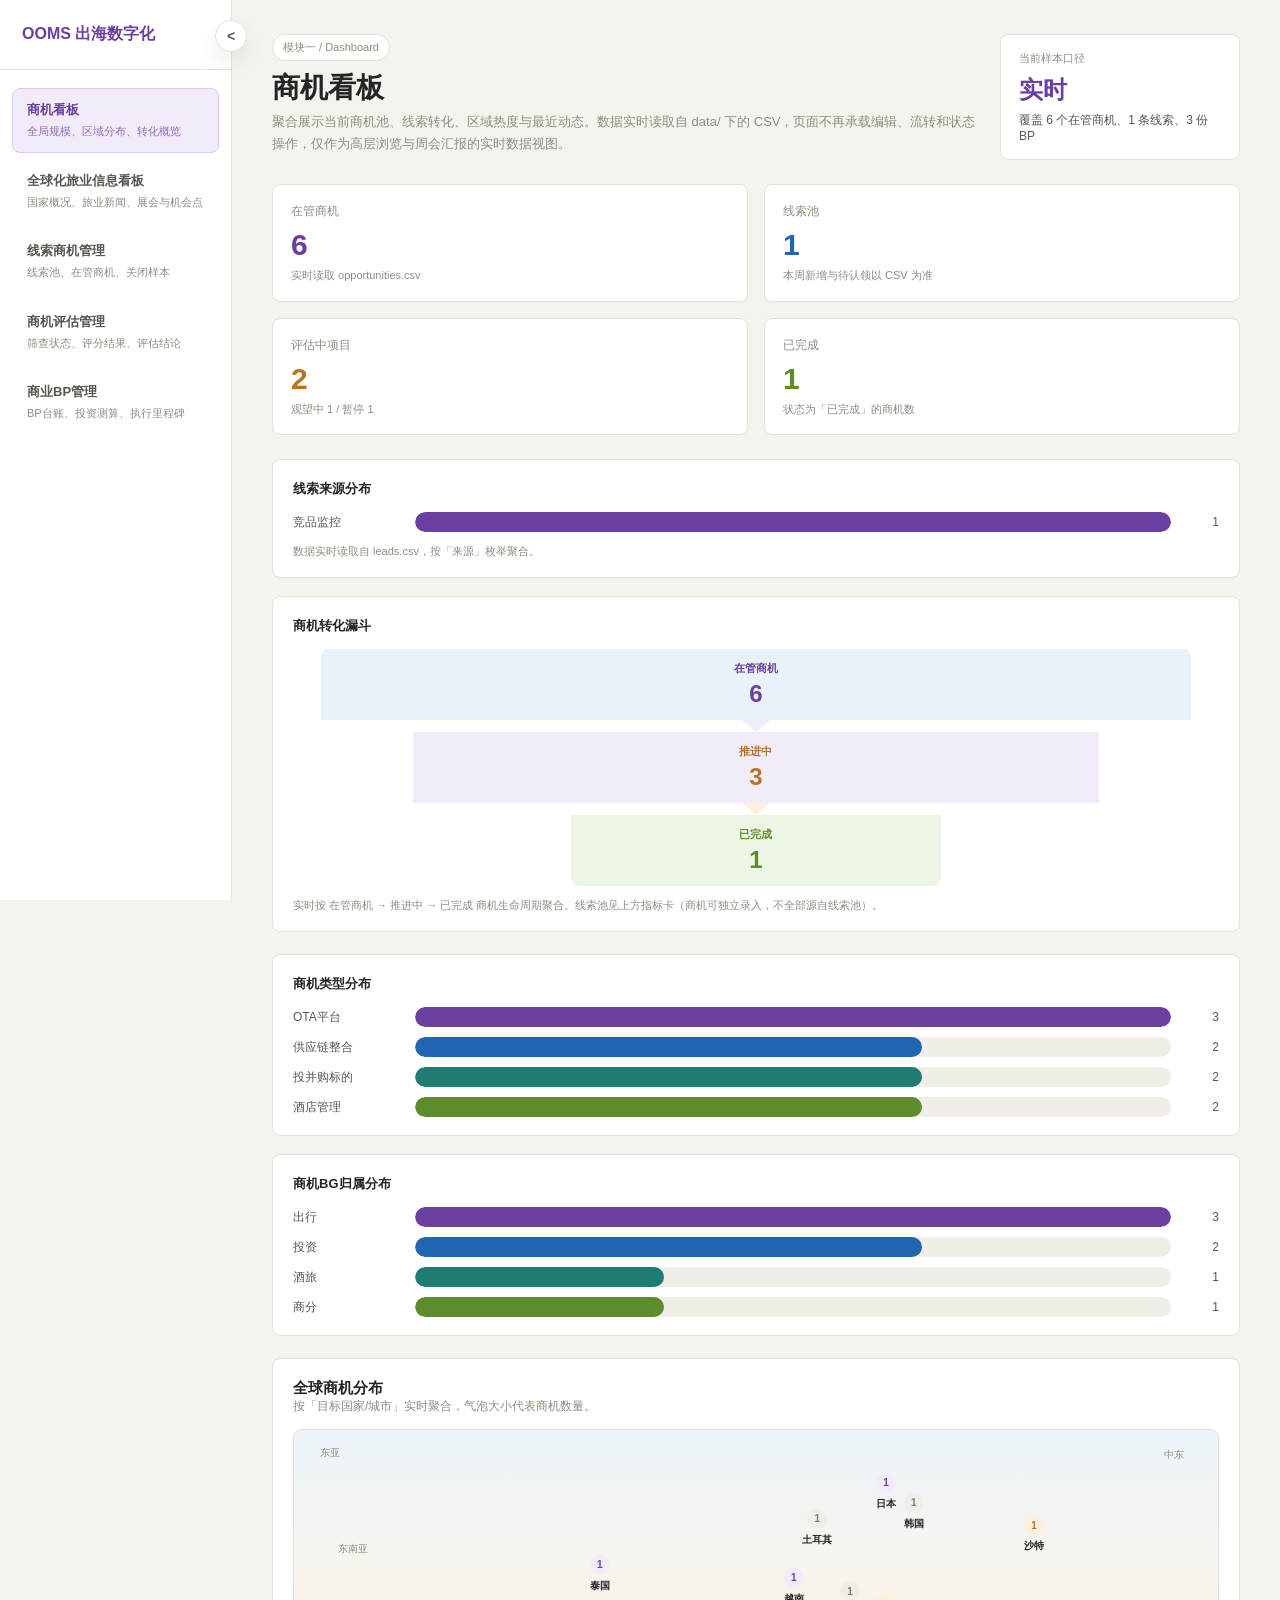
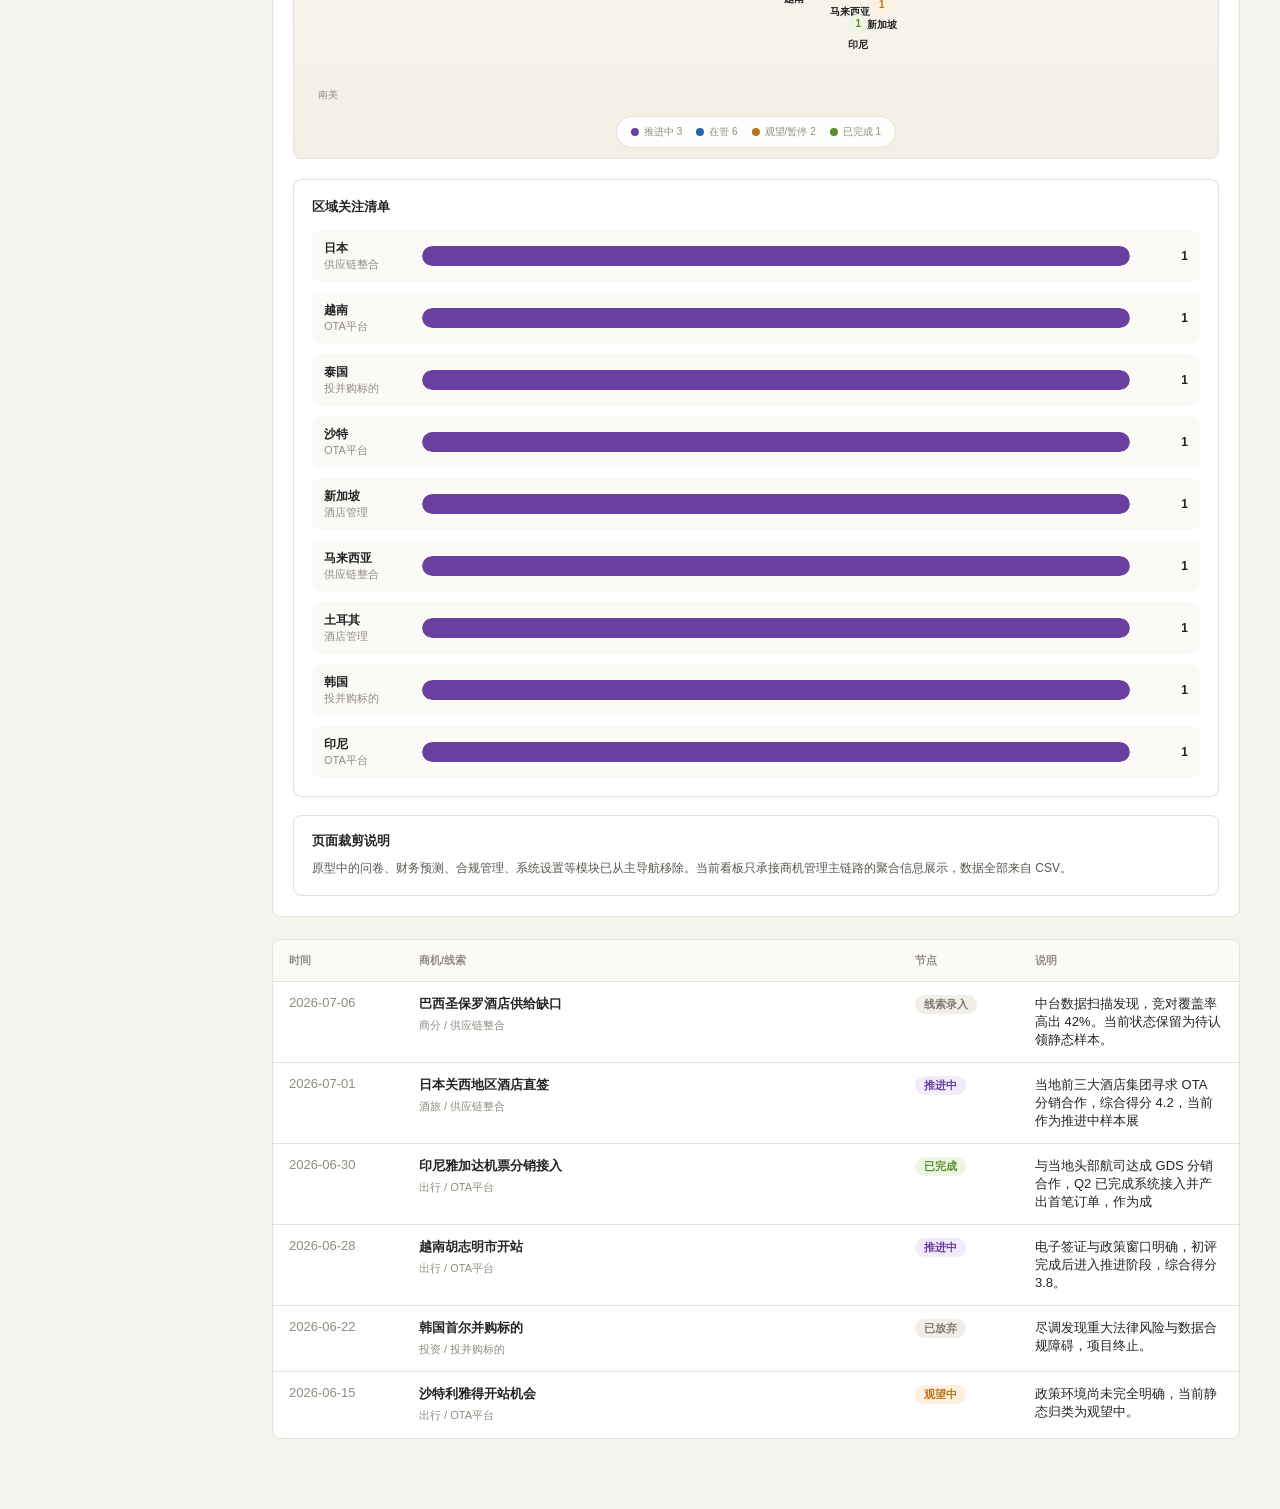
==== index.html @ db2ef038 "侧边栏调整" ====
<!DOCTYPE html>
<html lang="zh-CN">
<head>
  <meta charset="UTF-8">
  <meta name="viewport" content="width=device-width, initial-scale=1.0">
  <title>OOMS | 商机看板</title>
  <link rel="stylesheet" href="assets/styles.css">




</head>
<body>
  <div class="app-shell">
    <aside class="sidebar">
      <div class="brand">
        <div class="brand-name">OOMS 出海数字化</div>
      </div>
      <nav class="nav-group">
        <a class="nav-item active" href="index.html">
          <span class="nav-title">商机看板</span>
          <span class="nav-desc">全局规模、区域分布、转化概览</span>
        </a>
        <a class="nav-item" href="global-travel-intel.html">
          <span class="nav-title">全球化旅业信息看板</span>
          <span class="nav-desc">国家概况、旅业新闻、展会与机会点</span>
        </a>
        <a class="nav-item" href="leads.html">
          <span class="nav-title">线索商机管理</span>
          <span class="nav-desc">线索池、在管商机、关闭样本</span>
        </a>
        <a class="nav-item" href="eval.html">
          <span class="nav-title">商机评估管理</span>
          <span class="nav-desc">筛查状态、评分结果、评估结论</span>
        </a>
        <a class="nav-item" href="bp.html">
          <span class="nav-title">商业BP管理</span>
          <span class="nav-desc">BP台账、投资测算、执行里程碑</span>
        </a>
      </nav>
    </aside>

    <main class="content">
      <div class="page-head">
        <div>
          <div class="page-kicker">模块一 / Dashboard</div>
          <h1 class="page-title">商机看板</h1>
          <p class="page-sub">聚合展示当前商机池、线索转化、区域热度与最近动态。数据实时读取自 data/ 下的 CSV，页面不再承载编辑、流转和状态操作，仅作为高层浏览与周会汇报的实时数据视图。</p>
        </div>
        <div class="head-aside">
          <div class="summary-card">
            <div class="summary-label">当前样本口径</div>
            <div class="summary-value mono">实时</div>
            <div class="summary-meta" id="summary-meta">加载中…</div>
          </div>
        </div>
      </div>

      <div id="board-error" style="display:none;margin:0 0 16px;padding:12px 16px;border-radius:10px;background:rgba(229,72,77,.12);color:#e5484d;font-size:13px;"></div>

      <section class="metrics">
        <div class="metric-card">
          <div class="metric-label">在管商机</div>
          <div class="metric-value" style="color:var(--purple);"><span id="m-open">–</span></div>
          <div class="metric-sub" id="sub-open">实时读取 opportunities.csv</div>
        </div>
        <div class="metric-card">
          <div class="metric-label">线索池</div>
          <div class="metric-value" style="color:var(--blue);"><span id="m-leads">–</span></div>
          <div class="metric-sub">本周新增与待认领以 CSV 为准</div>
        </div>
        <div class="metric-card">
          <div class="metric-label">评估中项目</div>
          <div class="metric-value" style="color:var(--orange);"><span id="m-eval">–</span></div>
          <div class="metric-sub" id="sub-eval"></div>
        </div>
        <div class="metric-card">
          <div class="metric-label">已完成</div>
          <div class="metric-value" style="color:var(--green);"><span id="m-done">–</span></div>
          <div class="metric-sub">状态为「已完成」的商机数</div>
        </div>
      </section>

      <section class="charts section">
        <div class="chart-box">
          <div class="chart-title">线索来源分布</div>
          <div class="bar-list" id="src-lead-source"></div>
          <div class="chart-note">数据实时读取自 leads.csv，按「来源」枚举聚合。</div>
        </div>

        <div class="chart-box">
          <div class="chart-title">商机转化漏斗</div>
          <div class="funnel" id="funnel"></div>
          <div class="chart-note">实时按 在管商机 → 推进中 → 已完成 商机生命周期聚合。线索池见上方指标卡（商机可独立录入，不全部源自线索池）。</div>
        </div>
      </section>

      <section class="charts section">
        <div class="chart-box">
          <div class="chart-title">商机类型分布</div>
          <div class="bar-list" id="src-opp-type"></div>
        </div>

        <div class="chart-box">
          <div class="chart-title">商机BG归属分布</div>
          <div class="bar-list" id="src-opp-bg"></div>
        </div>
      </section>

      <section class="world-card section">
        <div class="section-head">
          <div>
            <div class="section-title">全球商机分布</div>
            <div class="section-sub">按「目标国家/城市」实时聚合，气泡大小代表商机数量。</div>
          </div>
        </div>

        <div class="world-grid">
          <div class="map-panel">
            <div class="map-region" style="top:16px;left:26px;">东亚</div>
            <div class="map-region" style="top:112px;left:44px;">东南亚</div>
            <div class="map-region" style="top:18px;right:34px;">中东</div>
            <div class="map-region" style="bottom:56px;left:24px;">南美</div>

            <div id="map-bubbles" style="position:absolute;inset:0;"></div>

            <div class="map-legend">
              <span class="legend-item"><span class="legend-dot" style="background:var(--purple);"></span><span id="lg-prog">推进中</span></span>
              <span class="legend-item"><span class="legend-dot" style="background:var(--blue);"></span><span id="lg-open">在管</span></span>
              <span class="legend-item"><span class="legend-dot" style="background:var(--orange);"></span><span id="lg-watch">观望/暂停</span></span>
              <span class="legend-item"><span class="legend-dot" style="background:var(--green);"></span><span id="lg-done">已完成</span></span>
            </div>
          </div>

          <div class="stack">
            <div class="info-panel">
              <div class="panel-title">区域关注清单</div>
              <div class="map-list" id="region-list"></div>
            </div>

            <div class="note-card">
              <div class="note-title">页面裁剪说明</div>
              <div class="note-copy">原型中的问卷、财务预测、合规管理、系统设置等模块已从主导航移除。当前看板只承接商机管理主链路的聚合信息展示，数据全部来自 CSV。</div>
            </div>
          </div>
        </div>
      </section>

      <section class="table-card section">
        <table>
          <thead>
            <tr>
              <th style="width:130px;">时间</th>
              <th>商机/线索</th>
              <th style="width:120px;">节点</th>
              <th style="width:220px;">说明</th>
            </tr>
          </thead>
          <tbody id="recent-tbody">
          </tbody>
        </table>
      </section>
    </main>
  </div>
  <script src="assets/sidebar.js" defer></script>
  <script src="assets/board-pages.js" defer></script>
</body>
</html>
---- assets/styles.css ----
:root {
  --bg: #f5f3ee;
  --surface: #ffffff;
  --surface-subtle: #fbfaf7;
  --border: #e6e1d6;
  --text: #242424;
  --text-sub: #57564f;
  --text-muted: #8f8c80;
  --purple: #6b3fa0;
  --purple-light: #f2ebfa;
  --blue: #2166b1;
  --blue-light: #e9f1fb;
  --green: #5c8c2b;
  --green-light: #edf5e4;
  --orange: #b87420;
  --orange-light: #fdf0de;
  --red: #b23a36;
  --red-light: #fbe8e7;
  --teal: #1f7c72;
  --teal-light: #e7f5f2;
  --gray: #7c7b73;
  --gray-light: #f1eee8;
  --nav-width: 232px;
  --nav-collapsed-width: 76px;
  font-family: -apple-system, BlinkMacSystemFont, "PingFang SC", "Microsoft YaHei", sans-serif;
}

* {
  box-sizing: border-box;
  margin: 0;
  padding: 0;
}

body {
  min-height: 100vh;
  background: var(--bg);
  color: var(--text);
}

a {
  color: inherit;
  text-decoration: none;
}

.app-shell {
  display: flex;
  min-height: 100vh;
}

.sidebar {
  position: fixed;
  top: 0;
  left: 0;
  bottom: 0;
  width: var(--nav-width);
  padding: 24px 0;
  background: var(--surface);
  border-right: 1px solid var(--border);
  transition: width 0.2s ease;
}

.brand {
  padding: 0 56px 18px 22px;
  border-bottom: 1px solid var(--border);
}

.brand-name {
  font-size: 16px;
  font-weight: 600;
  color: var(--purple);
  margin-bottom: 6px;
}

.nav-group {
  padding: 18px 12px 0;
}

.nav-item {
  display: flex;
  flex-direction: column;
  gap: 4px;
  padding: 12px 14px;
  min-height: 64px;
  margin-bottom: 6px;
  border-radius: 8px;
  border: 1px solid transparent;
  color: var(--text-sub);
  transition: background 0.15s ease, color 0.15s ease, border-color 0.15s ease;
}

.nav-item::before {
  display: none;
}

.nav-item:hover {
  background: var(--surface-subtle);
  border-color: var(--border);
  color: var(--text);
}

.nav-item.active {
  background: var(--purple-light);
  border-color: #dbc9f0;
  color: var(--purple);
}

.nav-title {
  font-size: 13px;
  font-weight: 600;
}

.nav-desc {
  font-size: 11px;
  color: var(--text-muted);
  line-height: 1.5;
}

.nav-item.active .nav-desc {
  color: rgba(107, 63, 160, 0.72);
}

.content {
  flex: 1;
  margin-left: var(--nav-width);
  padding: 34px 40px 48px;
  transition: margin-left 0.2s ease;
}

.sidebar-toggle {
  position: absolute;
  top: 20px;
  right: -16px;
  z-index: 2;
  display: inline-flex;
  align-items: center;
  justify-content: center;
  width: 32px;
  height: 32px;
  border: 1px solid var(--border);
  border-radius: 999px;
  background: var(--surface);
  color: var(--text-sub);
  box-shadow: 0 10px 20px rgba(36, 36, 36, 0.08);
  cursor: pointer;
  transition: background 0.15s ease, color 0.15s ease, border-color 0.15s ease;
}

.sidebar-toggle:hover {
  background: var(--purple-light);
  border-color: #dbc9f0;
  color: var(--purple);
}

.sidebar-toggle:focus-visible {
  outline: none;
  border-color: #cdb7e9;
  box-shadow: 0 0 0 3px rgba(107, 63, 160, 0.14), 0 10px 20px rgba(36, 36, 36, 0.08);
}

.sidebar-toggle-icon {
  font-size: 14px;
  font-weight: 600;
  line-height: 1;
}

.app-shell.sidebar-collapsed .sidebar {
  width: var(--nav-collapsed-width);
}

.app-shell.sidebar-collapsed .content {
  margin-left: var(--nav-collapsed-width);
}

.app-shell.sidebar-collapsed .brand {
  display: flex;
  align-items: center;
  justify-content: center;
  padding: 0 12px 18px;
}

.app-shell.sidebar-collapsed .brand::before {
  content: "OOMS";
  display: inline-flex;
  align-items: center;
  justify-content: center;
  width: 44px;
  height: 32px;
  border-radius: 8px;
  background: var(--purple-light);
  color: var(--purple);
  font-size: 11px;
  font-weight: 700;
}

.app-shell.sidebar-collapsed .brand-name {
  width: 0;
  height: 0;
  margin: 0;
  opacity: 0;
  overflow: hidden;
}

.app-shell.sidebar-collapsed .nav-group {
  padding: 18px 10px 0;
}

.app-shell.sidebar-collapsed .nav-item {
  align-items: center;
  justify-content: center;
  gap: 0;
  padding: 0;
  min-height: 48px;
}

.app-shell.sidebar-collapsed .nav-item::before {
  display: block;
  content: attr(data-short-label);
  font-size: 12px;
  font-weight: 600;
  line-height: 1;
}

.app-shell.sidebar-collapsed .nav-title,
.app-shell.sidebar-collapsed .nav-desc {
  display: none;
}

.page-head {
  display: flex;
  align-items: flex-start;
  justify-content: space-between;
  gap: 24px;
  margin-bottom: 24px;
}

.page-kicker {
  display: inline-flex;
  align-items: center;
  gap: 8px;
  margin-bottom: 10px;
  padding: 5px 10px;
  background: var(--surface);
  border: 1px solid var(--border);
  border-radius: 999px;
  font-size: 11px;
  color: var(--text-muted);
}

.page-title {
  font-size: 28px;
  font-weight: 600;
  line-height: 1.2;
  margin-bottom: 6px;
}

.page-sub {
  font-size: 13px;
  color: var(--text-muted);
  line-height: 1.7;
  max-width: 760px;
}

.head-aside {
  min-width: 240px;
}

.summary-card,
.card,
.metric-card,
.chart-box,
.info-panel,
.timeline-item,
.stat-strip,
.world-card,
.flow-card,
.table-card,
.note-card {
  background: var(--surface);
  border: 1px solid var(--border);
  border-radius: 8px;
}

.summary-card {
  padding: 16px 18px;
}

.summary-label {
  font-size: 11px;
  color: var(--text-muted);
  margin-bottom: 8px;
}

.summary-value {
  font-size: 24px;
  font-weight: 600;
  color: var(--purple);
  margin-bottom: 6px;
}

.summary-meta {
  font-size: 12px;
  color: var(--text-sub);
}

.metrics {
  display: grid;
  grid-template-columns: repeat(4, minmax(0, 1fr));
  gap: 16px;
  margin-bottom: 24px;
}

.metrics.metrics-5 {
  grid-template-columns: repeat(5, minmax(0, 1fr));
}

.metric-card {
  padding: 18px 18px 16px;
}

.metric-label {
  font-size: 12px;
  color: var(--text-muted);
  margin-bottom: 8px;
}

.metric-value {
  font-size: 30px;
  font-weight: 600;
  line-height: 1.1;
  margin-bottom: 6px;
}

.metric-sub {
  font-size: 11px;
  color: var(--text-muted);
  line-height: 1.6;
}

.section {
  margin-bottom: 22px;
}

.section-head {
  display: flex;
  align-items: center;
  justify-content: space-between;
  gap: 18px;
  margin-bottom: 14px;
}

.section-title {
  font-size: 15px;
  font-weight: 600;
}

.section-sub {
  font-size: 12px;
  color: var(--text-muted);
}

.card {
  padding: 22px;
}

.charts {
  display: grid;
  grid-template-columns: repeat(2, minmax(0, 1fr));
  gap: 18px;
}

.chart-box {
  padding: 20px 20px 18px;
}

.chart-title {
  font-size: 13px;
  font-weight: 600;
  margin-bottom: 14px;
}

.chart-note {
  margin-top: 12px;
  font-size: 11px;
  color: var(--text-muted);
}

.bar-list {
  display: grid;
  gap: 10px;
}

.bar-row {
  display: grid;
  grid-template-columns: 112px minmax(0, 1fr) 38px;
  align-items: center;
  gap: 10px;
}

.bar-label {
  font-size: 12px;
  color: var(--text-sub);
}

.bar-track {
  width: 100%;
  height: 20px;
  background: var(--gray-light);
  border-radius: 999px;
  overflow: hidden;
}

.bar-fill {
  height: 100%;
  border-radius: 999px;
}

.bar-value {
  font-size: 12px;
  text-align: right;
  color: var(--text-sub);
  font-weight: 500;
}

.funnel {
  display: grid;
  gap: 0;
  align-content: start;
}

.funnel-step {
  margin: 0 auto;
  padding: 12px 16px;
  text-align: center;
}

.funnel-step.top {
  width: 94%;
  background: var(--blue-light);
  border-radius: 8px 8px 0 0;
}

.funnel-step.mid-a {
  width: 74%;
  background: var(--purple-light);
}

.funnel-step.mid-b {
  width: 56%;
  background: var(--orange-light);
}

.funnel-step.bottom {
  width: 40%;
  background: var(--green-light);
  border-radius: 0 0 8px 8px;
}

.funnel-arrow {
  width: 0;
  height: 0;
  margin: 0 auto;
  border-left: 14px solid transparent;
  border-right: 14px solid transparent;
}

.funnel-arrow.blue {
  border-top: 12px solid var(--blue-light);
}

.funnel-arrow.purple {
  border-top: 12px solid var(--purple-light);
}

.funnel-arrow.orange {
  border-top: 12px solid var(--orange-light);
}

.funnel-label {
  font-size: 11px;
  font-weight: 600;
  margin-bottom: 4px;
}

.funnel-value {
  font-size: 24px;
  font-weight: 600;
}

.world-card {
  padding: 20px;
}

.world-grid {
  display: grid;
  grid-template-columns: 1.4fr 0.9fr;
  gap: 20px;
}

.map-panel {
  position: relative;
  min-height: 330px;
  padding: 22px;
  border-radius: 8px;
  background: linear-gradient(180deg, #ebf4fa 0%, #f8f4ec 45%, #f3efe4 100%);
  border: 1px solid var(--border);
  overflow: hidden;
}

.map-region {
  position: absolute;
  font-size: 10px;
  color: var(--text-muted);
}

.map-bubble {
  position: absolute;
  text-align: center;
}

.bubble-dot {
  display: flex;
  align-items: center;
  justify-content: center;
  margin: 0 auto 4px;
  border-radius: 50%;
  font-weight: 600;
}

.bubble-lg {
  width: 42px;
  height: 42px;
  font-size: 14px;
}

.bubble-md {
  width: 34px;
  height: 34px;
  font-size: 12px;
}

.bubble-sm {
  width: 26px;
  height: 26px;
  font-size: 11px;
}

.bubble-xs {
  width: 20px;
  height: 20px;
  font-size: 10px;
}

.bubble-label {
  font-size: 10px;
  font-weight: 600;
}

.map-legend {
  position: absolute;
  left: 50%;
  bottom: 10px;
  transform: translateX(-50%);
  display: flex;
  flex-wrap: wrap;
  justify-content: center;
  gap: 14px;
  padding: 8px 14px;
  background: rgba(255, 255, 255, 0.94);
  border: 1px solid var(--border);
  border-radius: 999px;
  font-size: 10px;
  color: var(--text-muted);
}

.legend-dot,
.dot {
  display: inline-block;
  width: 8px;
  height: 8px;
  border-radius: 50%;
}

.legend-item {
  display: inline-flex;
  align-items: center;
  gap: 5px;
}

.map-list {
  display: grid;
  gap: 10px;
}

.map-list-item {
  display: grid;
  grid-template-columns: 88px minmax(0, 1fr) 48px;
  gap: 10px;
  align-items: center;
  padding: 10px 12px;
  background: var(--surface-subtle);
  border-radius: 8px;
}

.map-list-name {
  font-size: 12px;
  font-weight: 600;
}

.map-list-note {
  font-size: 11px;
  color: var(--text-muted);
}

.map-list-score {
  text-align: right;
  font-size: 12px;
  font-weight: 600;
}

.table-card {
  overflow-x: auto;
  overflow-y: hidden;
}

.table-title-card {
  padding: 18px;
}

table {
  width: 100%;
  border-collapse: collapse;
}

th,
td {
  padding: 13px 16px;
  text-align: left;
  border-bottom: 1px solid var(--border);
  vertical-align: top;
}

th {
  font-size: 11px;
  color: var(--text-muted);
  font-weight: 600;
  background: var(--surface-subtle);
  white-space: nowrap;
}

td {
  font-size: 13px;
  color: var(--text);
}

td.amount-positive {
  color: var(--green);
  font-weight: 600;
}

td.amount-negative {
  color: var(--red);
  font-weight: 600;
}

td.amount-neutral {
  color: var(--text-muted);
}

tbody tr:last-child td {
  border-bottom: none;
}

.cell-title {
  font-weight: 600;
  margin-bottom: 4px;
}

.cell-sub {
  font-size: 11px;
  color: var(--text-muted);
  line-height: 1.6;
}

.detail-link {
  color: var(--blue);
  font-weight: 600;
}

.detail-link:hover {
  text-decoration: underline;
}

.wide-table {
  min-width: 1440px;
}

.wide-table-lg {
  min-width: 1680px;
}

.wide-table-xl {
  min-width: 1800px;
}

.attachment-link {
  color: var(--blue);
  word-break: break-all;
}

.attachment-link:hover {
  text-decoration: underline;
}

.tag-row,
.page-meta {
  display: flex;
  flex-wrap: wrap;
  gap: 6px;
}

.back-link {
  display: inline-flex;
  align-items: center;
  gap: 6px;
  margin-bottom: 12px;
  font-size: 12px;
  color: var(--blue);
}

.back-link:hover {
  text-decoration: underline;
}

.page-meta {
  margin-top: 14px;
}

.currency-badge {
  display: inline-flex;
  align-items: center;
  gap: 6px;
  padding: 6px 10px;
  border: 1px solid #dbc9f0;
  border-radius: 999px;
  font-size: 11px;
  font-weight: 600;
  color: var(--purple);
  background: var(--purple-light);
}

.summary-stack {
  display: grid;
  gap: 10px;
}

.summary-key {
  font-size: 11px;
  color: var(--text-muted);
}

.summary-strong {
  font-size: 16px;
  font-weight: 600;
  color: var(--text);
}

.kv-grid.kv-grid-5 {
  grid-template-columns: repeat(5, minmax(0, 1fr));
}

.kv-value .tag-row {
  margin-top: 2px;
}

.kv-value .tag {
  line-height: 1.2;
}

.long-copy {
  font-size: 13px;
  color: var(--text-sub);
  line-height: 1.8;
}

.tag {
  display: inline-flex;
  align-items: center;
  padding: 4px 9px;
  border-radius: 999px;
  font-size: 11px;
  font-weight: 600;
  line-height: 1;
}

.tag-purple { background: var(--purple-light); color: var(--purple); }
.tag-blue { background: var(--blue-light); color: var(--blue); }
.tag-green { background: var(--green-light); color: var(--green); }
.tag-orange { background: var(--orange-light); color: var(--orange); }
.tag-red { background: var(--red-light); color: var(--red); }
.tag-teal { background: var(--teal-light); color: var(--teal); }
.tag-gray { background: var(--gray-light); color: var(--gray); }

.bubble-dot.tag {
  display: flex;
  padding: 0;
  line-height: 1;
  border-radius: 50%;
}

.dot-green { background: var(--green); }
.dot-blue { background: var(--blue); }
.dot-orange { background: var(--orange); }
.dot-red { background: var(--red); }
.dot-gray { background: #c9c5ba; }

.grid-2 {
  display: grid;
  grid-template-columns: repeat(2, minmax(0, 1fr));
  gap: 18px;
}

.grid-3 {
  display: grid;
  grid-template-columns: repeat(3, minmax(0, 1fr));
  gap: 18px;
}

.grid-4 {
  display: grid;
  grid-template-columns: repeat(4, minmax(0, 1fr));
  gap: 16px;
}

.stack {
  display: grid;
  gap: 18px;
}

.info-panel {
  padding: 18px;
}

.panel-title {
  font-size: 13px;
  font-weight: 600;
  margin-bottom: 14px;
}

.kv-grid {
  display: grid;
  grid-template-columns: repeat(2, minmax(0, 1fr));
  gap: 14px 18px;
}

.kv-item {
  min-width: 0;
}

.kv-label {
  font-size: 11px;
  color: var(--text-muted);
  margin-bottom: 5px;
}

.kv-value {
  font-size: 13px;
  color: var(--text);
  line-height: 1.6;
}

.list-block {
  display: grid;
  gap: 10px;
}

.list-item {
  padding: 12px 14px;
  background: var(--surface-subtle);
  border-radius: 8px;
}

.list-item-head {
  display: flex;
  align-items: center;
  justify-content: space-between;
  gap: 12px;
  margin-bottom: 4px;
}

.list-item-title {
  font-size: 13px;
  font-weight: 600;
}

.list-item-meta {
  font-size: 11px;
  color: var(--text-muted);
}

.list-item-copy {
  font-size: 12px;
  color: var(--text-sub);
  line-height: 1.6;
}

.columns {
  display: grid;
  grid-template-columns: repeat(3, minmax(0, 1fr));
  gap: 16px;
}

.column-card {
  background: var(--surface);
  border: 1px solid var(--border);
  border-radius: 8px;
  overflow: hidden;
}

.column-head {
  padding: 14px 16px;
  border-bottom: 1px solid var(--border);
  background: var(--surface-subtle);
}

.column-title {
  font-size: 13px;
  font-weight: 600;
  margin-bottom: 4px;
}

.column-meta {
  font-size: 11px;
  color: var(--text-muted);
}

.column-body {
  padding: 14px;
  display: grid;
  gap: 10px;
}

.item-card {
  padding: 12px;
  border: 1px solid var(--border);
  border-radius: 8px;
  background: var(--surface-subtle);
}

.item-card-title {
  font-size: 13px;
  font-weight: 600;
  margin-bottom: 6px;
}

.item-card-copy {
  font-size: 11px;
  color: var(--text-muted);
  line-height: 1.7;
}

.item-card-meta {
  margin-top: 10px;
  display: flex;
  flex-wrap: wrap;
  gap: 6px;
}

.item-card-attach {
  margin-top: 8px;
  font-size: 11px;
  line-height: 1.7;
  display: flex;
  flex-wrap: wrap;
  align-items: center;
  gap: 8px;
}

.attach-label {
  color: var(--text-muted);
  white-space: nowrap;
}

.attach-text {
  color: var(--text-muted);
  word-break: break-all;
}

.cell-attach {
  font-size: 11px;
  line-height: 1.6;
}

.flow-grid {
  display: grid;
  grid-template-columns: 1.05fr 1fr;
  gap: 18px;
}

.flow-card {
  padding: 18px;
}

.flow-strip {
  display: flex;
  align-items: center;
  gap: 10px;
  flex-wrap: wrap;
  padding: 12px 14px;
  background: var(--surface-subtle);
  border-radius: 8px;
}

.flow-step {
  display: inline-flex;
  align-items: center;
  gap: 8px;
}

.flow-badge {
  display: inline-flex;
  align-items: center;
  justify-content: center;
  width: 24px;
  height: 24px;
  border-radius: 50%;
  font-size: 11px;
  font-weight: 600;
}

.flow-name {
  font-size: 12px;
  font-weight: 600;
}

.flow-arrow {
  color: var(--text-muted);
  font-size: 12px;
}

.legend-row {
  display: flex;
  flex-wrap: wrap;
  gap: 8px;
}

.pill {
  display: inline-flex;
  align-items: center;
  gap: 6px;
  padding: 6px 10px;
  border: 1px solid var(--border);
  border-radius: 999px;
  font-size: 11px;
  color: var(--text-sub);
  background: var(--surface);
}

.timeline {
  display: grid;
  gap: 12px;
}

.timeline-item {
  padding: 14px 16px;
}

.timeline-date {
  font-size: 11px;
  color: var(--text-muted);
  margin-bottom: 5px;
}

.timeline-title {
  font-size: 13px;
  font-weight: 600;
  margin-bottom: 4px;
}

.timeline-copy {
  font-size: 12px;
  color: var(--text-sub);
  line-height: 1.6;
}

.score {
  font-weight: 600;
}

.score.good { color: var(--green); }
.score.mid { color: var(--orange); }
.score.bad { color: var(--red); }

.mono {
  font-variant-numeric: tabular-nums;
}

.note-card {
  padding: 16px 18px;
}

.note-title {
  font-size: 13px;
  font-weight: 600;
  margin-bottom: 8px;
}

.note-copy {
  font-size: 12px;
  color: var(--text-sub);
  line-height: 1.7;
}

.page-state {
  padding: 22px;
  background: var(--surface);
  border: 1px solid var(--border);
  border-radius: 8px;
}

.page-state-error {
  border-color: #efc8c6;
  background: #fff7f7;
}

.page-state-title {
  font-size: 14px;
  font-weight: 600;
  margin-bottom: 8px;
}

.page-state-copy,
.page-state-detail,
.empty-note {
  font-size: 12px;
  color: var(--text-sub);
  line-height: 1.7;
}

.page-state-detail {
  margin-top: 8px;
  color: var(--text-muted);
}

.travel-filter-card,
.travel-map-card {
  background: var(--surface);
  border: 1px solid var(--border);
  border-radius: 8px;
}

.travel-filter-card {
  padding: 18px;
}

.travel-filter-grid {
  display: grid;
  grid-template-columns: repeat(4, minmax(0, 1fr));
  gap: 14px;
}

.travel-filter-field {
  display: grid;
  gap: 8px;
  min-width: 0;
}

.travel-filter-label {
  font-size: 11px;
  font-weight: 600;
  color: var(--text-muted);
}

.travel-select {
  width: 100%;
  min-height: 40px;
  padding: 0 12px;
  border: 1px solid var(--border);
  border-radius: 8px;
  background: var(--surface-subtle);
  color: var(--text);
  font-size: 13px;
  outline: none;
}

.travel-select:focus {
  border-color: #cdb7e9;
  box-shadow: 0 0 0 3px rgba(107, 63, 160, 0.1);
}

.travel-reset-btn {
  min-height: 36px;
  padding: 0 14px;
  border: 1px solid #dbc9f0;
  border-radius: 8px;
  background: var(--purple-light);
  color: var(--purple);
  font-size: 12px;
  font-weight: 600;
  cursor: pointer;
}

.travel-reset-btn:hover {
  background: #ece1f8;
}

.travel-map-card {
  padding: 18px;
}

.travel-map-shell {
  position: relative;
  min-height: 600px;
  padding: 18px;
  border-radius: 8px;
  background: linear-gradient(180deg, #edf4fb 0%, #f7f2e8 100%);
  border: 1px solid var(--border);
  overflow: hidden;
}

.travel-map-svg {
  display: block;
  width: 100%;
  height: auto;
}

.travel-map-ocean {
  fill: #eef5fb;
}

.travel-map-land path {
  fill: #d9d6cf;
  stroke: rgba(87, 86, 79, 0.22);
  stroke-width: 1.5;
}

.travel-map-grid line {
  stroke: rgba(143, 140, 128, 0.18);
  stroke-width: 1;
}

.travel-map-labels text {
  fill: rgba(87, 86, 79, 0.72);
  font-size: 12px;
  font-weight: 600;
}

.travel-map-hotspot {
  cursor: default;
}

.travel-map-hotspot circle {
  transition: fill 0.15s ease, stroke 0.15s ease, transform 0.15s ease, opacity 0.15s ease;
  transform-origin: center;
}

.travel-map-hotspot text {
  text-anchor: middle;
  font-size: 11px;
  font-weight: 600;
  fill: var(--text-sub);
  pointer-events: none;
}

.travel-map-hotspot-active circle {
  fill: var(--purple);
  stroke: rgba(255, 255, 255, 0.85);
  stroke-width: 3;
}

.travel-map-hotspot-active:hover circle,
.travel-map-hotspot-active:focus circle {
  transform: scale(1.08);
}

.travel-map-hotspot-muted {
  opacity: 0.4;
}

.travel-map-hotspot-muted circle {
  fill: #bab6ad;
  stroke: rgba(255, 255, 255, 0.75);
  stroke-width: 2;
}

.travel-map-hotspot-muted text {
  fill: rgba(87, 86, 79, 0.78);
}

.travel-map-hotspot-selected circle {
  fill: var(--orange);
  stroke: rgba(255, 255, 255, 0.95);
}

.travel-hover-card {
  position: absolute;
  top: 16px;
  right: 16px;
  z-index: 2;
  display: grid;
  gap: 12px;
  width: min(420px, calc(100% - 32px));
  max-height: calc(100% - 32px);
  overflow: auto;
  padding: 16px;
  background: rgba(255, 255, 255, 0.96);
  border: 1px solid var(--border);
  border-radius: 8px;
  box-shadow: 0 12px 28px rgba(36, 36, 36, 0.08);
  backdrop-filter: blur(8px);
}

.travel-hover-empty {
  color: var(--text-muted);
  font-size: 12px;
  line-height: 1.6;
}

.travel-hover-head {
  display: flex;
  align-items: flex-start;
  justify-content: space-between;
  gap: 12px;
}

.travel-hover-country {
  font-size: 16px;
  font-weight: 600;
  line-height: 1.3;
  margin-bottom: 4px;
}

.travel-hover-meta {
  font-size: 11px;
  color: var(--text-muted);
}

.travel-hover-stats {
  display: grid;
  grid-template-columns: repeat(3, minmax(0, 1fr));
  gap: 10px;
}

.travel-hover-metric {
  padding: 10px;
  border-radius: 8px;
  background: var(--surface-subtle);
  min-width: 0;
}

.travel-hover-metric span {
  display: block;
  font-size: 10px;
  color: var(--text-muted);
  margin-bottom: 4px;
}

.travel-hover-metric strong {
  font-size: 14px;
  font-weight: 600;
  line-height: 1.4;
  word-break: break-word;
}

.travel-hover-copy {
  font-size: 12px;
  color: var(--text-sub);
  line-height: 1.7;
}

.travel-hover-section {
  display: grid;
  gap: 8px;
}

.travel-hover-section-title {
  font-size: 11px;
  font-weight: 600;
  color: var(--text-muted);
}

.travel-hover-list {
  display: grid;
  gap: 8px;
}

.travel-hover-record {
  display: grid;
  gap: 6px;
  padding: 10px;
  border: 1px solid var(--border);
  border-radius: 8px;
  background: rgba(245, 241, 234, 0.72);
}

.travel-hover-record-title {
  font-size: 12px;
  font-weight: 600;
  line-height: 1.5;
  color: var(--text);
}

.travel-hover-record-meta {
  font-size: 11px;
  color: var(--text-muted);
}

.travel-hover-record-copy {
  font-size: 12px;
  color: var(--text-sub);
  line-height: 1.6;
}

.travel-map-legend {
  display: flex;
  flex-wrap: wrap;
  gap: 12px 16px;
  margin-top: 14px;
  font-size: 11px;
  color: var(--text-muted);
}

.travel-legend-active {
  background: var(--purple);
}

.travel-legend-muted {
  background: #bab6ad;
}

.travel-legend-focus {
  background: var(--orange);
}

@media (max-width: 1280px) {
  .metrics,
  .grid-4 {
    grid-template-columns: repeat(2, minmax(0, 1fr));
  }

  .metrics.metrics-5,
  .kv-grid.kv-grid-5 {
    grid-template-columns: repeat(2, minmax(0, 1fr));
  }

  .world-grid,
  .flow-grid,
  .charts,
  .columns,
  .grid-3 {
    grid-template-columns: 1fr;
  }

  .travel-filter-grid {
    grid-template-columns: repeat(2, minmax(0, 1fr));
  }
}

@media (max-width: 960px) {
  .app-shell {
    display: block;
  }

  .sidebar {
    position: static;
    width: 100%;
    border-right: none;
    border-bottom: 1px solid var(--border);
  }

  .sidebar-toggle {
    display: none;
  }

  .app-shell.sidebar-collapsed .sidebar {
    width: 100%;
  }

  .app-shell.sidebar-collapsed .content {
    margin-left: 0;
  }

  .app-shell.sidebar-collapsed .brand {
    display: block;
    padding: 0 56px 18px 22px;
  }

  .app-shell.sidebar-collapsed .brand::before,
  .app-shell.sidebar-collapsed .nav-item::before {
    display: none;
  }

  .app-shell.sidebar-collapsed .brand-name {
    width: auto;
    height: auto;
    margin-bottom: 0;
    opacity: 1;
    overflow: visible;
  }

  .app-shell.sidebar-collapsed .nav-group {
    padding: 18px 12px 0;
  }

  .app-shell.sidebar-collapsed .nav-item {
    align-items: flex-start;
    justify-content: flex-start;
    padding: 12px 14px;
    min-height: 64px;
  }

  .app-shell.sidebar-collapsed .nav-title,
  .app-shell.sidebar-collapsed .nav-desc {
    display: block;
  }

  .content {
    margin-left: 0;
    padding: 24px 18px 40px;
  }

  .page-head,
  .metrics,
  .grid-2,
  .kv-grid {
    grid-template-columns: 1fr;
    display: grid;
  }

  .metrics.metrics-5,
  .kv-grid.kv-grid-5 {
    grid-template-columns: 1fr;
  }

  .travel-filter-grid,
  .travel-hover-stats {
    grid-template-columns: 1fr;
  }

  .travel-map-shell {
    min-height: 480px;
  }

  .travel-hover-card {
    position: static;
    width: 100%;
    margin-top: 14px;
  }

  .bar-row,
  .map-list-item {
    grid-template-columns: 90px minmax(0, 1fr) 34px;
  }
}

@media (max-width: 680px) {
  .metrics,
  .grid-4,
  .columns {
    grid-template-columns: 1fr;
  }

  .content {
    padding: 20px 14px 32px;
  }

  .travel-filter-card,
  .travel-map-card,
  .info-panel {
    padding: 16px;
  }

  .travel-filter-grid,
  .travel-hover-stats {
    grid-template-columns: 1fr;
  }

  .travel-map-shell {
    min-height: 420px;
    padding: 10px;
  }

  th,
  td {
    padding: 12px 10px;
  }
}
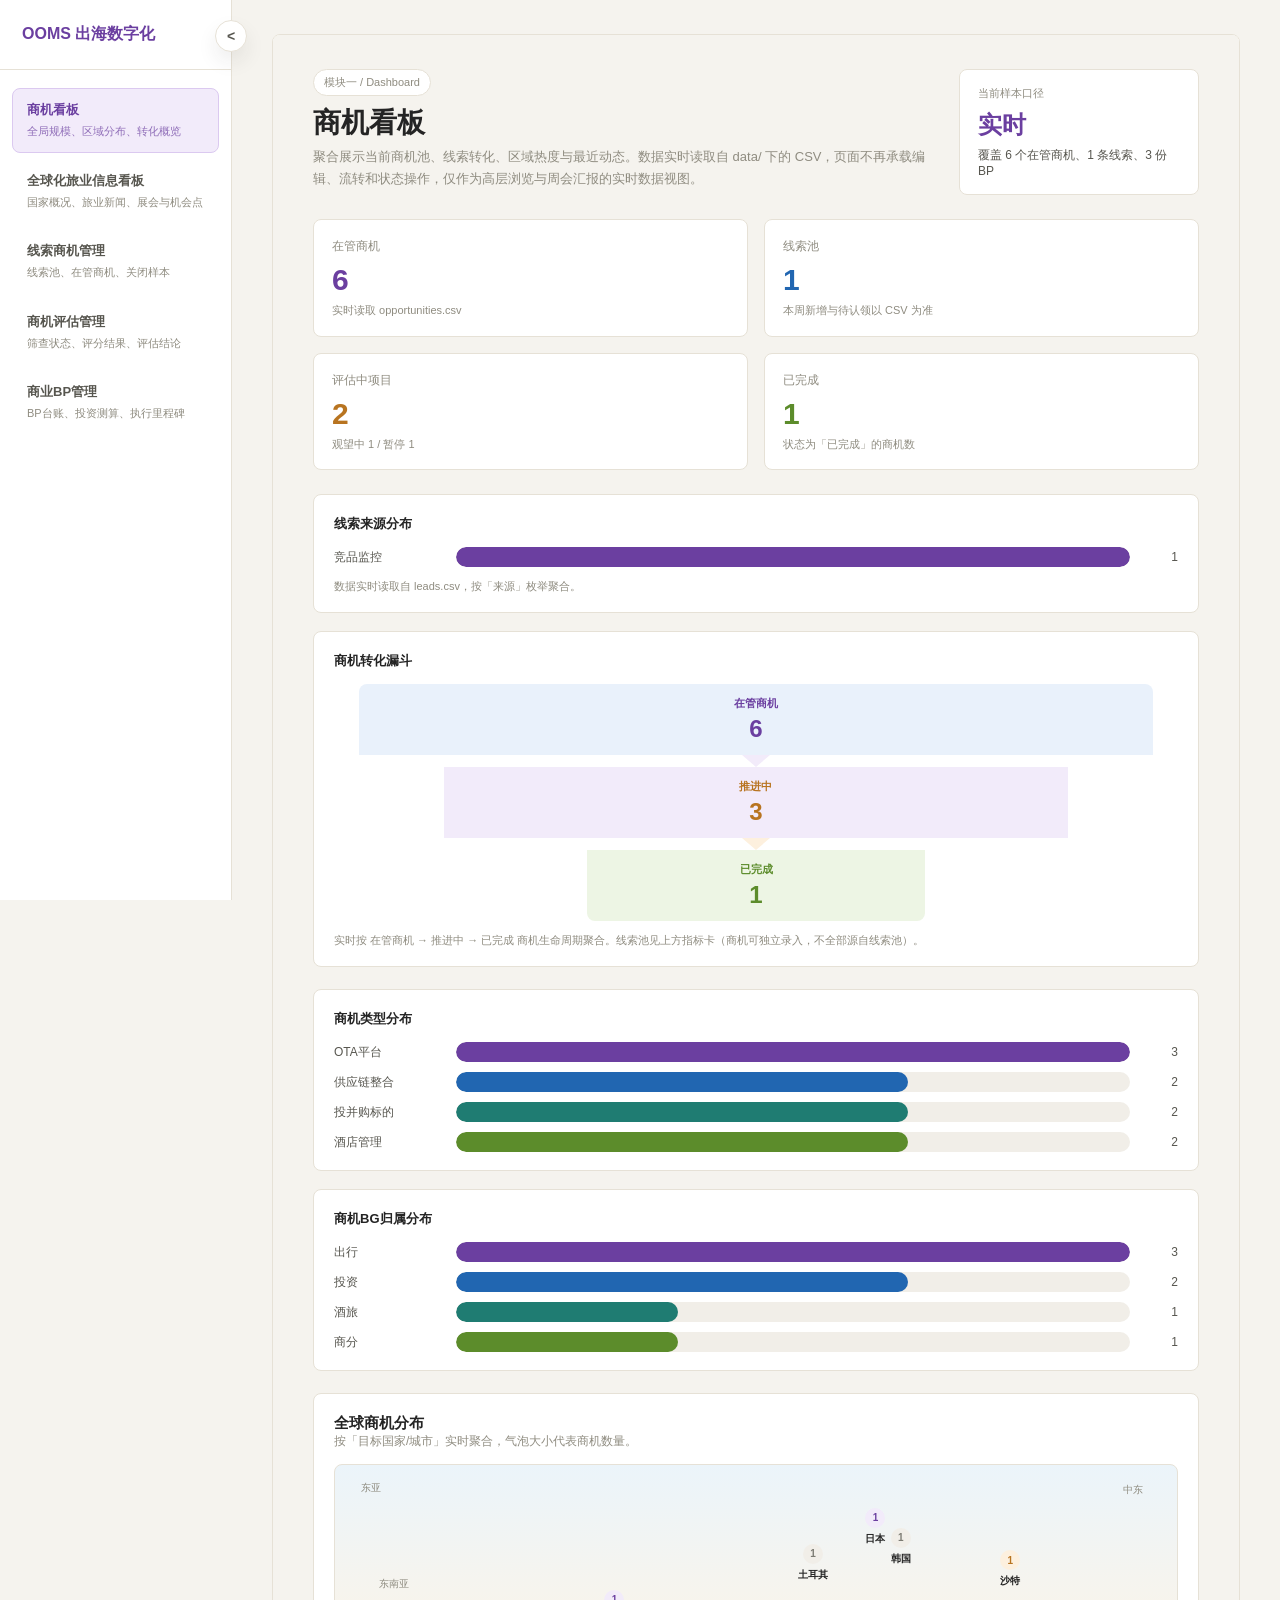
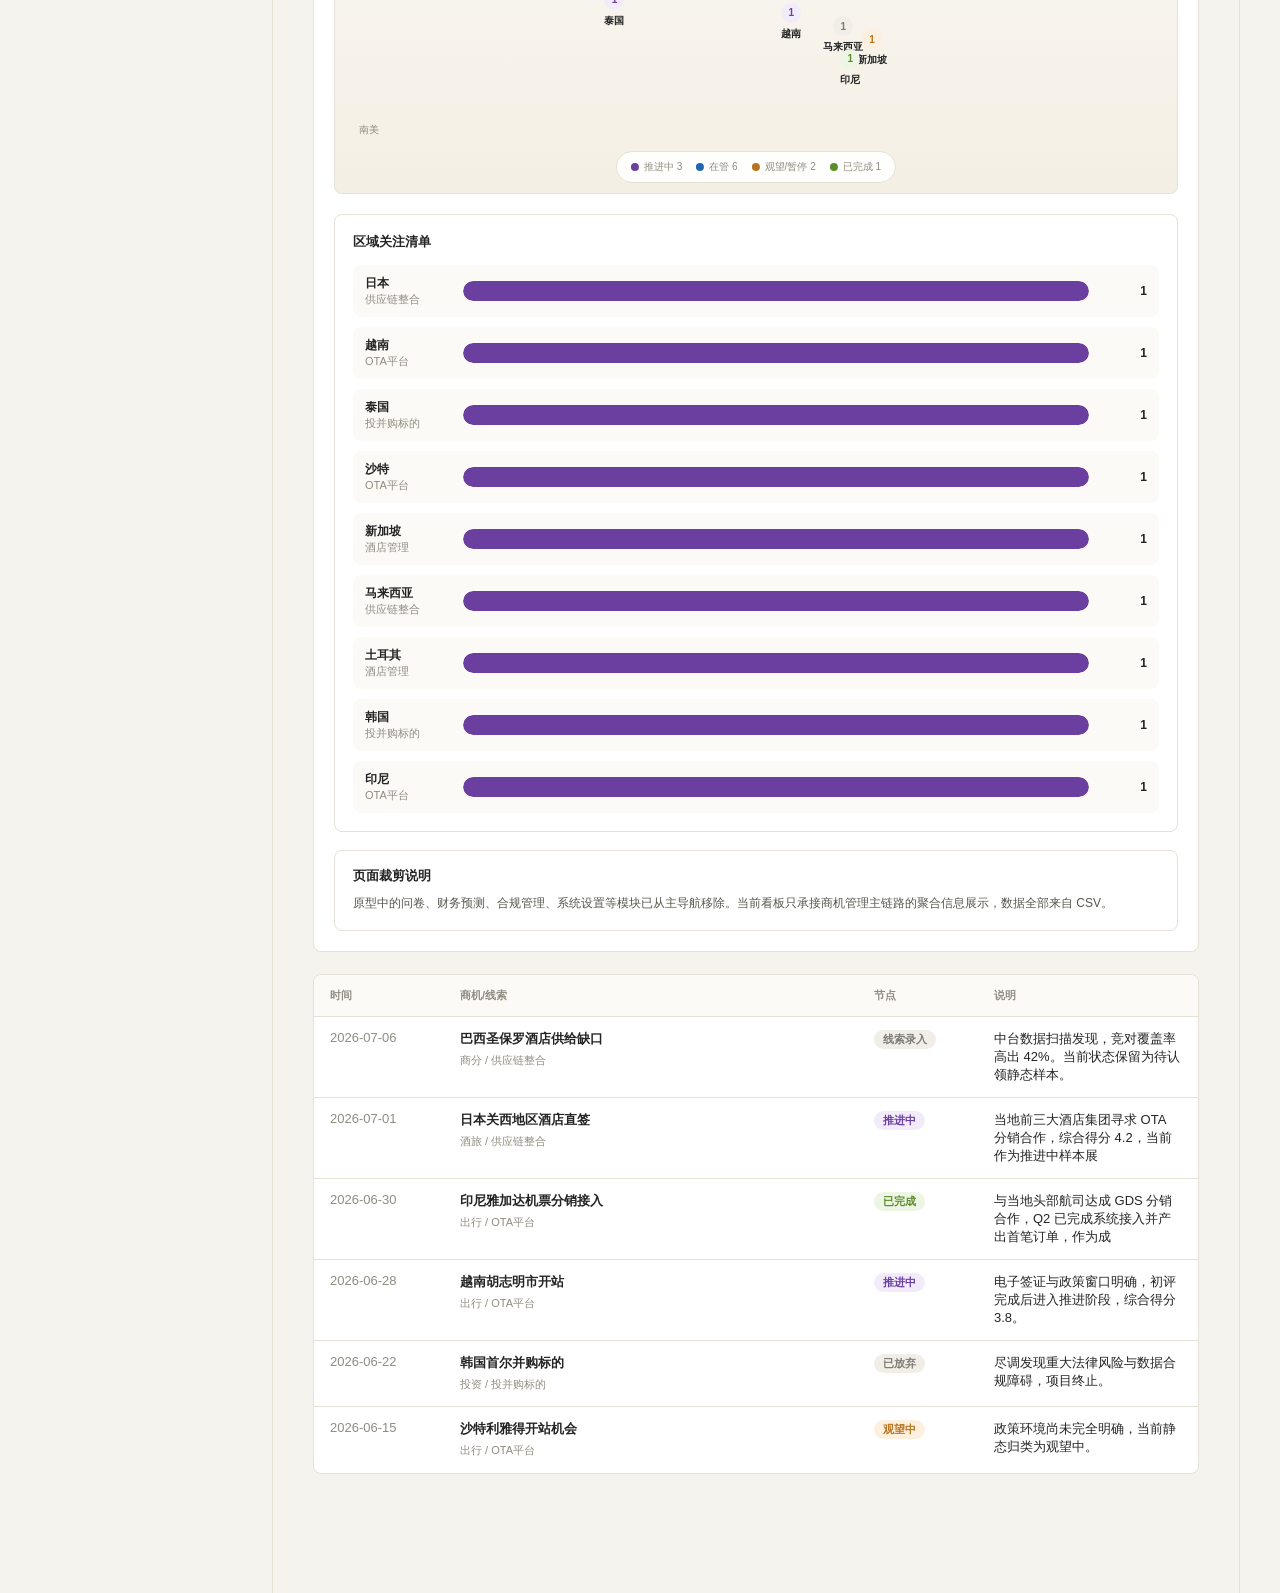
==== commit 6d0d94b4: "页面解耦" ====
--- a/index.html
+++ b/index.html
@@ -5,164 +5,49 @@
   <meta name="viewport" content="width=device-width, initial-scale=1.0">
   <title>OOMS | 商机看板</title>
   <link rel="stylesheet" href="assets/styles.css">
-
-
-
-
 </head>
 <body>
-  <div class="app-shell">
+  <div class="app-shell" data-shell="main">
     <aside class="sidebar">
       <div class="brand">
         <div class="brand-name">OOMS 出海数字化</div>
       </div>
       <nav class="nav-group">
-        <a class="nav-item active" href="index.html">
+        <a class="nav-item" data-route="dashboard" href="?page=dashboard">
           <span class="nav-title">商机看板</span>
           <span class="nav-desc">全局规模、区域分布、转化概览</span>
         </a>
-        <a class="nav-item" href="global-travel-intel.html">
+        <a class="nav-item" data-route="travel" href="?page=travel">
           <span class="nav-title">全球化旅业信息看板</span>
           <span class="nav-desc">国家概况、旅业新闻、展会与机会点</span>
         </a>
-        <a class="nav-item" href="leads.html">
+        <a class="nav-item" data-route="leads" href="?page=leads">
           <span class="nav-title">线索商机管理</span>
           <span class="nav-desc">线索池、在管商机、关闭样本</span>
         </a>
-        <a class="nav-item" href="eval.html">
+        <a class="nav-item" data-route="eval" href="?page=eval">
           <span class="nav-title">商机评估管理</span>
           <span class="nav-desc">筛查状态、评分结果、评估结论</span>
         </a>
-        <a class="nav-item" href="bp.html">
+        <a class="nav-item" data-route="bp" href="?page=bp">
           <span class="nav-title">商业BP管理</span>
           <span class="nav-desc">BP台账、投资测算、执行里程碑</span>
         </a>
       </nav>
     </aside>
 
-    <main class="content">
-      <div class="page-head">
-        <div>
-          <div class="page-kicker">模块一 / Dashboard</div>
-          <h1 class="page-title">商机看板</h1>
-          <p class="page-sub">聚合展示当前商机池、线索转化、区域热度与最近动态。数据实时读取自 data/ 下的 CSV，页面不再承载编辑、流转和状态操作，仅作为高层浏览与周会汇报的实时数据视图。</p>
-        </div>
-        <div class="head-aside">
-          <div class="summary-card">
-            <div class="summary-label">当前样本口径</div>
-            <div class="summary-value mono">实时</div>
-            <div class="summary-meta" id="summary-meta">加载中…</div>
-          </div>
-        </div>
-      </div>
-
-      <div id="board-error" style="display:none;margin:0 0 16px;padding:12px 16px;border-radius:10px;background:rgba(229,72,77,.12);color:#e5484d;font-size:13px;"></div>
-
-      <section class="metrics">
-        <div class="metric-card">
-          <div class="metric-label">在管商机</div>
-          <div class="metric-value" style="color:var(--purple);"><span id="m-open">–</span></div>
-          <div class="metric-sub" id="sub-open">实时读取 opportunities.csv</div>
-        </div>
-        <div class="metric-card">
-          <div class="metric-label">线索池</div>
-          <div class="metric-value" style="color:var(--blue);"><span id="m-leads">–</span></div>
-          <div class="metric-sub">本周新增与待认领以 CSV 为准</div>
-        </div>
-        <div class="metric-card">
-          <div class="metric-label">评估中项目</div>
-          <div class="metric-value" style="color:var(--orange);"><span id="m-eval">–</span></div>
-          <div class="metric-sub" id="sub-eval"></div>
-        </div>
-        <div class="metric-card">
-          <div class="metric-label">已完成</div>
-          <div class="metric-value" style="color:var(--green);"><span id="m-done">–</span></div>
-          <div class="metric-sub">状态为「已完成」的商机数</div>
-        </div>
-      </section>
-
-      <section class="charts section">
-        <div class="chart-box">
-          <div class="chart-title">线索来源分布</div>
-          <div class="bar-list" id="src-lead-source"></div>
-          <div class="chart-note">数据实时读取自 leads.csv，按「来源」枚举聚合。</div>
-        </div>
-
-        <div class="chart-box">
-          <div class="chart-title">商机转化漏斗</div>
-          <div class="funnel" id="funnel"></div>
-          <div class="chart-note">实时按 在管商机 → 推进中 → 已完成 商机生命周期聚合。线索池见上方指标卡（商机可独立录入，不全部源自线索池）。</div>
-        </div>
-      </section>
-
-      <section class="charts section">
-        <div class="chart-box">
-          <div class="chart-title">商机类型分布</div>
-          <div class="bar-list" id="src-opp-type"></div>
-        </div>
-
-        <div class="chart-box">
-          <div class="chart-title">商机BG归属分布</div>
-          <div class="bar-list" id="src-opp-bg"></div>
-        </div>
-      </section>
-
-      <section class="world-card section">
-        <div class="section-head">
-          <div>
-            <div class="section-title">全球商机分布</div>
-            <div class="section-sub">按「目标国家/城市」实时聚合，气泡大小代表商机数量。</div>
-          </div>
-        </div>
-
-        <div class="world-grid">
-          <div class="map-panel">
-            <div class="map-region" style="top:16px;left:26px;">东亚</div>
-            <div class="map-region" style="top:112px;left:44px;">东南亚</div>
-            <div class="map-region" style="top:18px;right:34px;">中东</div>
-            <div class="map-region" style="bottom:56px;left:24px;">南美</div>
-
-            <div id="map-bubbles" style="position:absolute;inset:0;"></div>
-
-            <div class="map-legend">
-              <span class="legend-item"><span class="legend-dot" style="background:var(--purple);"></span><span id="lg-prog">推进中</span></span>
-              <span class="legend-item"><span class="legend-dot" style="background:var(--blue);"></span><span id="lg-open">在管</span></span>
-              <span class="legend-item"><span class="legend-dot" style="background:var(--orange);"></span><span id="lg-watch">观望/暂停</span></span>
-              <span class="legend-item"><span class="legend-dot" style="background:var(--green);"></span><span id="lg-done">已完成</span></span>
-            </div>
-          </div>
-
-          <div class="stack">
-            <div class="info-panel">
-              <div class="panel-title">区域关注清单</div>
-              <div class="map-list" id="region-list"></div>
-            </div>
-
-            <div class="note-card">
-              <div class="note-title">页面裁剪说明</div>
-              <div class="note-copy">原型中的问卷、财务预测、合规管理、系统设置等模块已从主导航移除。当前看板只承接商机管理主链路的聚合信息展示，数据全部来自 CSV。</div>
-            </div>
-          </div>
-        </div>
-      </section>
-
-      <section class="table-card section">
-        <table>
-          <thead>
-            <tr>
-              <th style="width:130px;">时间</th>
-              <th>商机/线索</th>
-              <th style="width:120px;">节点</th>
-              <th style="width:220px;">说明</th>
-            </tr>
-          </thead>
-          <tbody id="recent-tbody">
-          </tbody>
-        </table>
+    <main class="content shell-main">
+      <section class="frame-shell">
+        <iframe
+          title="OOMS 工作区"
+          class="content-frame"
+          data-content-frame
+          loading="eager"
+          src="about:blank">
+        </iframe>
       </section>
     </main>
   </div>
   <script src="assets/sidebar.js" defer></script>
-  <script src="assets/board-pages.js" defer></script>
 </body>
 </html>
--- a/assets/styles.css
+++ b/assets/styles.css
@@ -126,6 +126,35 @@
   transition: margin-left 0.2s ease;
 }
 
+.content-page {
+  min-height: 100vh;
+  background: var(--bg);
+}
+
+.content-page .content {
+  margin-left: 0;
+  min-height: 100vh;
+}
+
+.shell-main {
+  display: block;
+}
+
+.frame-shell {
+  background: var(--surface);
+  border: 1px solid var(--border);
+  border-radius: 8px;
+  overflow: hidden;
+}
+
+.content-frame {
+  display: block;
+  width: 100%;
+  min-height: 720px;
+  border: 0;
+  background: var(--bg);
+}
+
 .sidebar-toggle {
   position: absolute;
   top: 20px;
@@ -1518,6 +1547,10 @@
     padding: 24px 18px 40px;
   }
 
+  .content-frame {
+    min-height: 640px;
+  }
+
   .page-head,
   .metrics,
   .grid-2,
@@ -1563,6 +1596,10 @@
     padding: 20px 14px 32px;
   }
 
+  .content-frame {
+    min-height: 520px;
+  }
+
   .travel-filter-card,
   .travel-map-card,
   .info-panel {
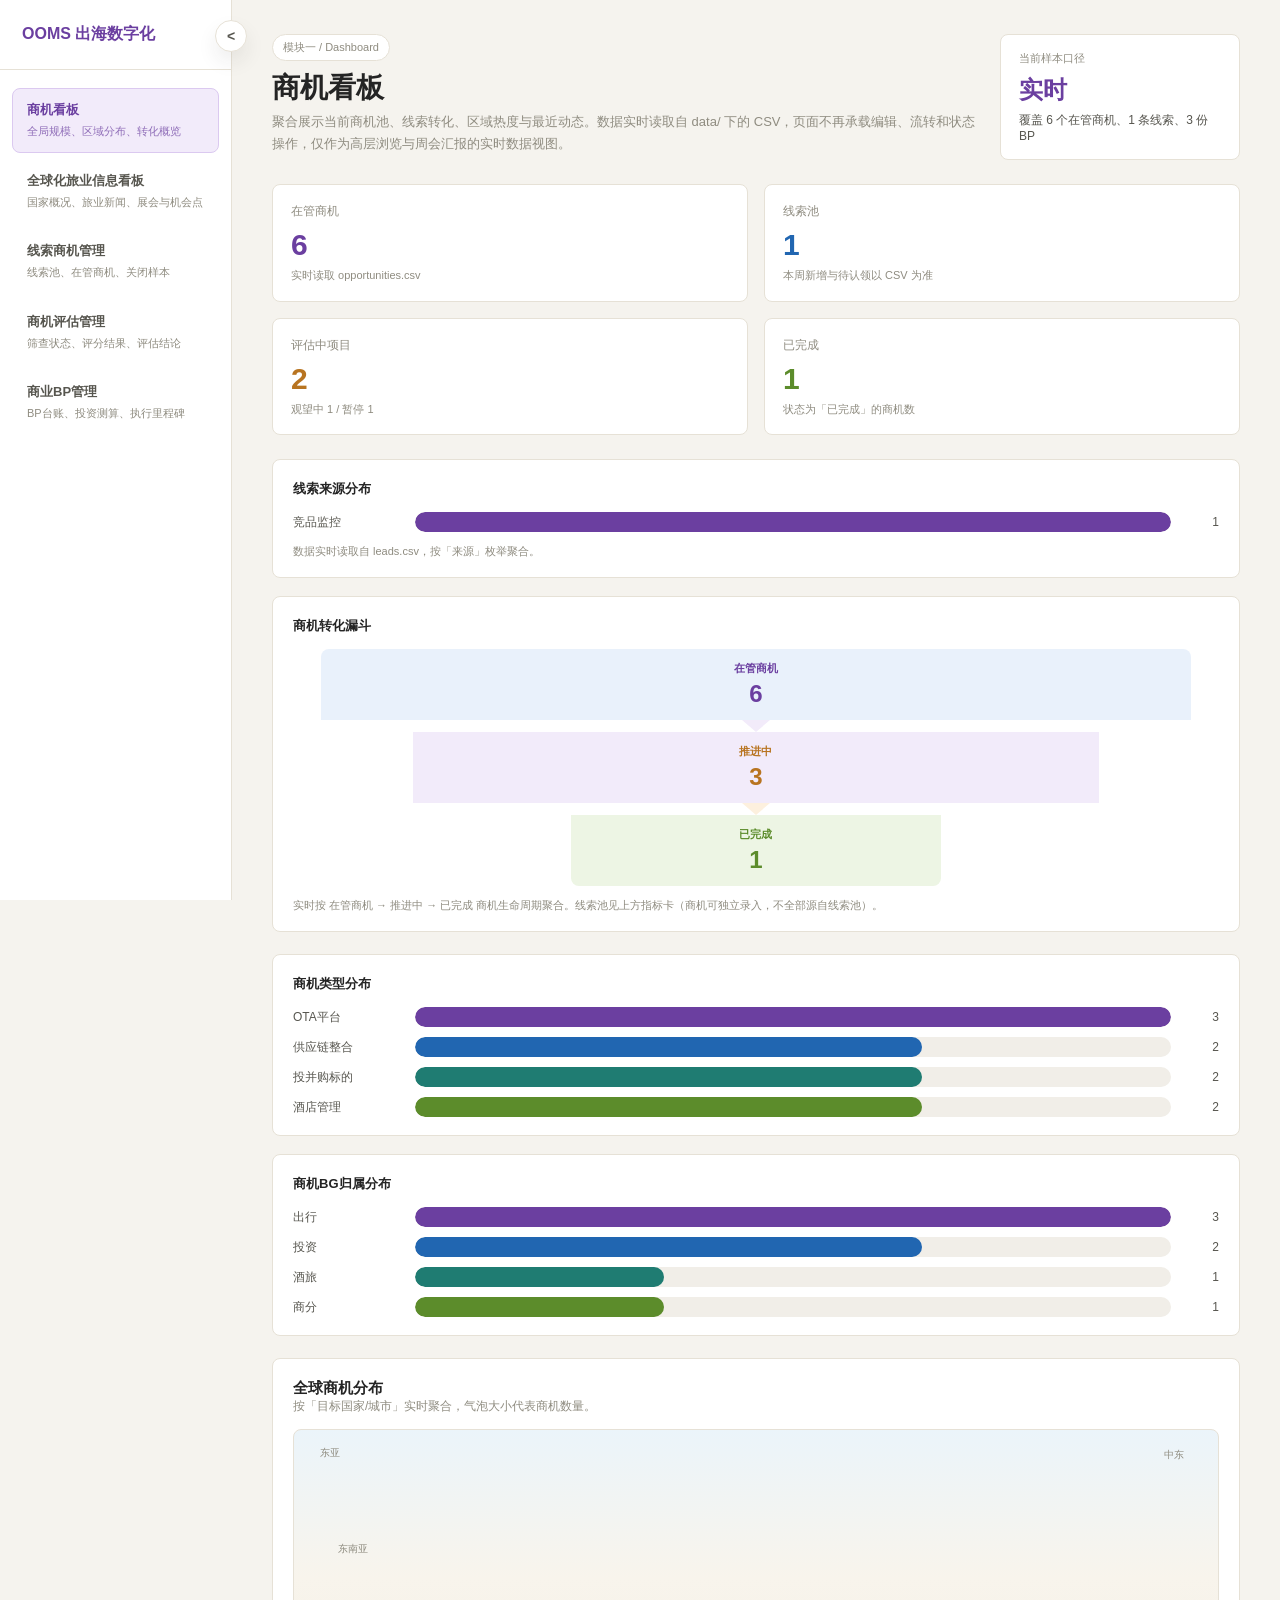
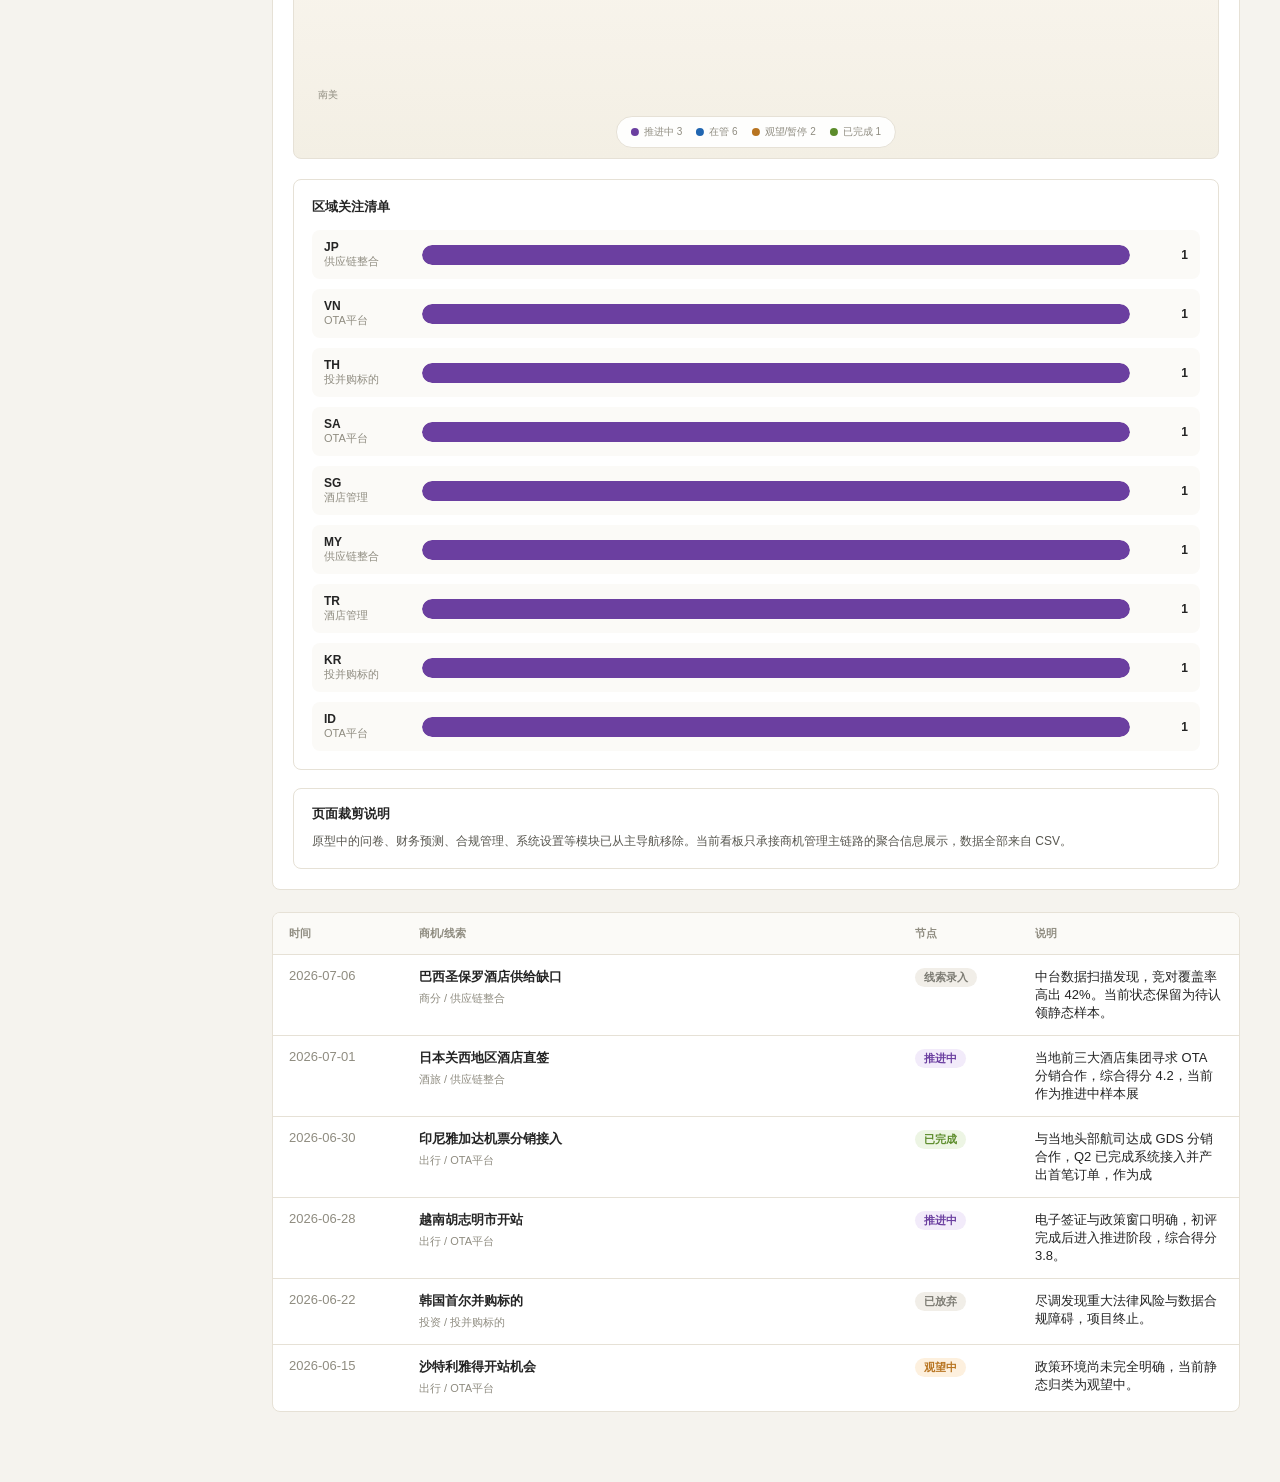
==== commit 422b818c: "地图更新" ====
--- a/index.html
+++ b/index.html
@@ -4,7 +4,7 @@
   <meta charset="UTF-8">
   <meta name="viewport" content="width=device-width, initial-scale=1.0">
   <title>OOMS | 商机看板</title>
-  <link rel="stylesheet" href="assets/styles.css">
+  <link rel="stylesheet" href="assets/styles.css?v=20260723d">
 </head>
 <body>
   <div class="app-shell" data-shell="main">
@@ -48,6 +48,6 @@
       </section>
     </main>
   </div>
-  <script src="assets/sidebar.js" defer></script>
+  <script src="assets/sidebar.js?v=20260723d" defer></script>
 </body>
 </html>
--- a/assets/styles.css
+++ b/assets/styles.css
@@ -136,23 +136,38 @@
   min-height: 100vh;
 }
 
+.content-page.content-embedded {
+  min-height: 0;
+}
+
+.content-page.content-embedded .content {
+  min-height: 0;
+}
+
 .shell-main {
-  display: block;
+  display: flex;
+  min-height: 100vh;
+  padding: 0;
+  background: var(--surface);
 }
 
 .frame-shell {
+  flex: 1;
+  min-width: 0;
+  min-height: 100vh;
   background: var(--surface);
-  border: 1px solid var(--border);
-  border-radius: 8px;
+  border: 0;
+  border-radius: 0;
   overflow: hidden;
 }
 
 .content-frame {
   display: block;
   width: 100%;
-  min-height: 720px;
+  min-height: 100vh;
+  height: 520px;
   border: 0;
-  background: var(--bg);
+  background: var(--surface);
 }
 
 .sidebar-toggle {
@@ -1170,26 +1185,17 @@
   color: var(--text-muted);
 }
 
-.travel-filter-card,
 .travel-map-card {
   background: var(--surface);
   border: 1px solid var(--border);
   border-radius: 8px;
 }
 
-.travel-filter-card {
-  padding: 18px;
-}
-
-.travel-filter-grid {
-  display: grid;
-  grid-template-columns: repeat(4, minmax(0, 1fr));
-  gap: 14px;
-}
-
 .travel-filter-field {
   display: grid;
-  gap: 8px;
+  grid-template-columns: max-content minmax(132px, 168px);
+  align-items: center;
+  gap: 6px;
   min-width: 0;
 }
 
@@ -1197,17 +1203,18 @@
   font-size: 11px;
   font-weight: 600;
   color: var(--text-muted);
+  white-space: nowrap;
 }
 
 .travel-select {
   width: 100%;
-  min-height: 40px;
-  padding: 0 12px;
+  min-height: 30px;
+  padding: 0 8px;
   border: 1px solid var(--border);
-  border-radius: 8px;
+  border-radius: 6px;
   background: var(--surface-subtle);
   color: var(--text);
-  font-size: 13px;
+  font-size: 12px;
   outline: none;
 }
 
@@ -1217,13 +1224,13 @@
 }
 
 .travel-reset-btn {
-  min-height: 36px;
-  padding: 0 14px;
+  min-height: 30px;
+  padding: 0 12px;
   border: 1px solid #dbc9f0;
-  border-radius: 8px;
+  border-radius: 6px;
   background: var(--purple-light);
   color: var(--purple);
-  font-size: 12px;
+  font-size: 11px;
   font-weight: 600;
   cursor: pointer;
 }
@@ -1233,115 +1240,129 @@
 }
 
 .travel-map-card {
-  padding: 18px;
+  padding: 14px 14px 16px;
+}
+
+.travel-map-toolbar {
+  margin-bottom: 10px;
+  gap: 12px;
+  flex-wrap: wrap;
+}
+
+.travel-map-toolbar .section-title {
+  flex: 0 0 auto;
+  line-height: 1.2;
+}
+
+.travel-map-toolbar-actions {
+  margin-left: auto;
+  min-width: 0;
+  display: flex;
+  align-items: center;
+  justify-content: flex-end;
+  flex-wrap: wrap;
+  gap: 8px 10px;
 }
 
 .travel-map-shell {
-  position: relative;
-  min-height: 600px;
-  padding: 18px;
+  --travel-map-shell-height: clamp(460px, 60vh, 620px);
+  display: grid;
+  grid-template-columns: minmax(0, 2fr) minmax(320px, 1fr);
+  height: var(--travel-map-shell-height);
   border-radius: 8px;
-  background: linear-gradient(180deg, #edf4fb 0%, #f7f2e8 100%);
   border: 1px solid var(--border);
   overflow: hidden;
-}
-
-.travel-map-svg {
-  display: block;
+  background: #fff;
+}
+
+.travel-map-stage {
+  min-width: 0;
+  min-height: 0;
+  height: 100%;
+  background: linear-gradient(180deg, #edf4fb 0%, #f7f2e8 100%);
+}
+
+.travel-map-canvas {
   width: 100%;
-  height: auto;
-}
-
-.travel-map-ocean {
-  fill: #eef5fb;
-}
-
-.travel-map-land path {
-  fill: #d9d6cf;
-  stroke: rgba(87, 86, 79, 0.22);
-  stroke-width: 1.5;
-}
-
-.travel-map-grid line {
-  stroke: rgba(143, 140, 128, 0.18);
-  stroke-width: 1;
-}
-
-.travel-map-labels text {
-  fill: rgba(87, 86, 79, 0.72);
-  font-size: 12px;
-  font-weight: 600;
-}
-
-.travel-map-hotspot {
-  cursor: default;
-}
-
-.travel-map-hotspot circle {
-  transition: fill 0.15s ease, stroke 0.15s ease, transform 0.15s ease, opacity 0.15s ease;
-  transform-origin: center;
-}
-
-.travel-map-hotspot text {
-  text-anchor: middle;
-  font-size: 11px;
-  font-weight: 600;
-  fill: var(--text-sub);
-  pointer-events: none;
-}
-
-.travel-map-hotspot-active circle {
-  fill: var(--purple);
-  stroke: rgba(255, 255, 255, 0.85);
-  stroke-width: 3;
-}
-
-.travel-map-hotspot-active:hover circle,
-.travel-map-hotspot-active:focus circle {
-  transform: scale(1.08);
-}
-
-.travel-map-hotspot-muted {
-  opacity: 0.4;
-}
-
-.travel-map-hotspot-muted circle {
-  fill: #bab6ad;
-  stroke: rgba(255, 255, 255, 0.75);
-  stroke-width: 2;
-}
-
-.travel-map-hotspot-muted text {
-  fill: rgba(87, 86, 79, 0.78);
-}
-
-.travel-map-hotspot-selected circle {
-  fill: var(--orange);
-  stroke: rgba(255, 255, 255, 0.95);
+  height: 100%;
+}
+
+.travel-info-panel {
+  min-width: 0;
+  min-height: 0;
+  height: 100%;
+  display: flex;
+  flex-direction: column;
+  border-left: 1px solid var(--border);
+  background: rgba(252, 249, 243, 0.92);
+  overflow: hidden;
+}
+
+.travel-info-panel-body {
+  flex: 1;
+  height: 100%;
+  min-height: 0;
+  display: flex;
+  overflow: hidden;
+  padding: 0;
+}
+
+.travel-info-panel-body > * {
+  width: 100%;
+  height: 100%;
+  min-height: 0;
 }
 
 .travel-hover-card {
-  position: absolute;
-  top: 16px;
-  right: 16px;
-  z-index: 2;
-  display: grid;
+  display: grid;
+  align-content: start;
   gap: 12px;
-  width: min(420px, calc(100% - 32px));
-  max-height: calc(100% - 32px);
+  width: 100%;
+  height: 100%;
+  min-height: 0;
+  max-height: 100%;
+  padding: 16px;
   overflow: auto;
+  overscroll-behavior: contain;
+  scrollbar-gutter: stable;
+  background: rgba(255, 255, 255, 0.96);
+  border: 0;
+  border-radius: 0;
+  box-shadow: none;
+  box-sizing: border-box;
+}
+
+.travel-info-empty {
+  width: 100%;
+  height: 100%;
+  min-height: 100%;
+  display: grid;
+  align-content: center;
+  gap: 10px;
   padding: 16px;
-  background: rgba(255, 255, 255, 0.96);
-  border: 1px solid var(--border);
-  border-radius: 8px;
-  box-shadow: 0 12px 28px rgba(36, 36, 36, 0.08);
-  backdrop-filter: blur(8px);
-}
-
-.travel-hover-empty {
-  color: var(--text-muted);
-  font-size: 12px;
-  line-height: 1.6;
+  border-radius: 0;
+  background: rgba(255, 255, 255, 0.82);
+  border: 0;
+  box-sizing: border-box;
+}
+
+.travel-info-empty-kicker {
+  font-size: 11px;
+  font-weight: 600;
+  color: var(--purple);
+}
+
+.travel-info-empty-title {
+  font-size: 18px;
+  font-weight: 600;
+  line-height: 1.4;
+  color: var(--text);
+}
+
+.travel-info-empty-copy {
+  font-size: 12px;
+  color: var(--text-sub);
+  line-height: 1.7;
 }
 
 .travel-hover-head {
@@ -1361,6 +1382,13 @@
 .travel-hover-meta {
   font-size: 11px;
   color: var(--text-muted);
+}
+
+.travel-hover-tip {
+  margin-top: 8px;
+  font-size: 11px;
+  color: var(--purple);
+  line-height: 1.6;
 }
 
 .travel-hover-stats {
@@ -1407,6 +1435,17 @@
   color: var(--text-muted);
 }
 
+.travel-hover-subsection {
+  display: grid;
+  gap: 8px;
+}
+
+.travel-hover-subtitle {
+  font-size: 11px;
+  font-weight: 600;
+  color: var(--text);
+}
+
 .travel-hover-list {
   display: grid;
   gap: 8px;
@@ -1439,25 +1478,9 @@
   line-height: 1.6;
 }
 
-.travel-map-legend {
-  display: flex;
-  flex-wrap: wrap;
-  gap: 12px 16px;
-  margin-top: 14px;
-  font-size: 11px;
-  color: var(--text-muted);
-}
-
-.travel-legend-active {
-  background: var(--purple);
-}
-
-.travel-legend-muted {
-  background: #bab6ad;
-}
-
-.travel-legend-focus {
-  background: var(--orange);
+.travel-hover-record-key {
+  color: var(--text);
+  font-weight: 600;
 }
 
 @media (max-width: 1280px) {
@@ -1479,8 +1502,8 @@
     grid-template-columns: 1fr;
   }
 
-  .travel-filter-grid {
-    grid-template-columns: repeat(2, minmax(0, 1fr));
+  .travel-map-shell {
+    grid-template-columns: minmax(0, 1.7fr) minmax(300px, 1fr);
   }
 }
 
@@ -1547,8 +1570,14 @@
     padding: 24px 18px 40px;
   }
 
+  .shell-main {
+    min-height: 0;
+    padding: 0;
+  }
+
+  .frame-shell,
   .content-frame {
-    min-height: 640px;
+    min-height: 0;
   }
 
   .page-head,
@@ -1564,19 +1593,64 @@
     grid-template-columns: 1fr;
   }
 
-  .travel-filter-grid,
   .travel-hover-stats {
     grid-template-columns: 1fr;
   }
 
+  .travel-filter-field {
+    grid-template-columns: 1fr;
+    align-items: stretch;
+    gap: 6px;
+  }
+
+  .travel-map-toolbar {
+    align-items: flex-start;
+  }
+
+  .travel-map-toolbar-actions {
+    margin-left: 0;
+    width: 100%;
+    justify-content: flex-start;
+  }
+
   .travel-map-shell {
-    min-height: 480px;
+    --travel-map-shell-height: 420px;
+    grid-template-columns: 1fr;
+    height: auto;
+    min-height: auto;
+  }
+
+  .travel-map-stage {
+    height: 420px;
+  }
+
+  .travel-map-canvas {
+    height: 100%;
+  }
+
+  .travel-info-panel {
+    min-height: 0;
+    height: auto;
+    border-left: none;
+    border-top: 1px solid var(--border);
+  }
+
+  .travel-info-panel-body {
+    max-height: 520px;
+  }
+
+  .travel-info-panel-body > * {
+    height: auto;
   }
 
   .travel-hover-card {
-    position: static;
-    width: 100%;
-    margin-top: 14px;
+    height: auto;
+    max-height: 520px;
+  }
+
+  .travel-info-empty {
+    height: auto;
+    min-height: 220px;
   }
 
   .bar-row,
@@ -1596,24 +1670,33 @@
     padding: 20px 14px 32px;
   }
 
-  .content-frame {
-    min-height: 520px;
-  }
-
-  .travel-filter-card,
   .travel-map-card,
   .info-panel {
     padding: 16px;
   }
 
-  .travel-filter-grid,
   .travel-hover-stats {
     grid-template-columns: 1fr;
   }
 
+  .travel-filter-field {
+    grid-template-columns: 1fr;
+  }
+
   .travel-map-shell {
-    min-height: 420px;
-    padding: 10px;
+    --travel-map-shell-height: 360px;
+  }
+
+  .travel-map-canvas {
+    height: 100%;
+  }
+
+  .travel-info-panel-body {
+    max-height: 420px;
+  }
+
+  .travel-info-empty-title {
+    font-size: 16px;
   }
 
   th,
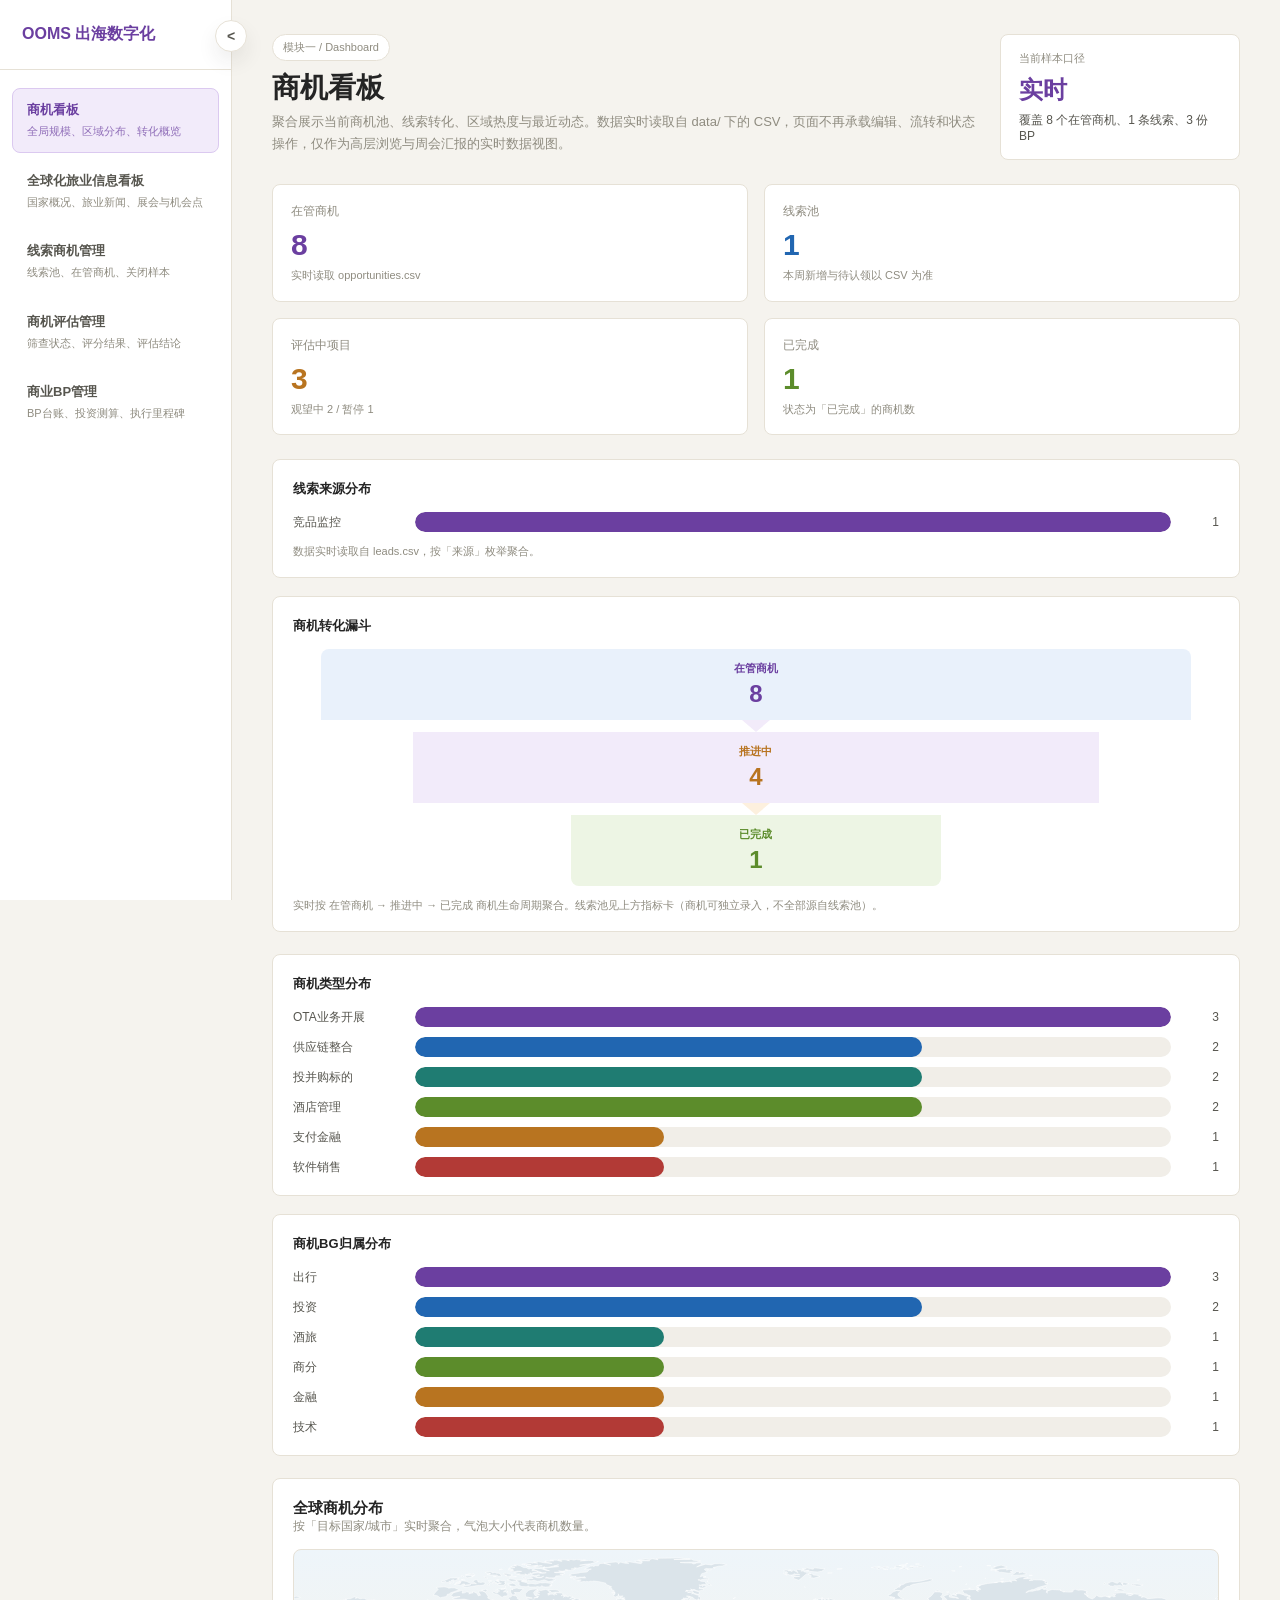
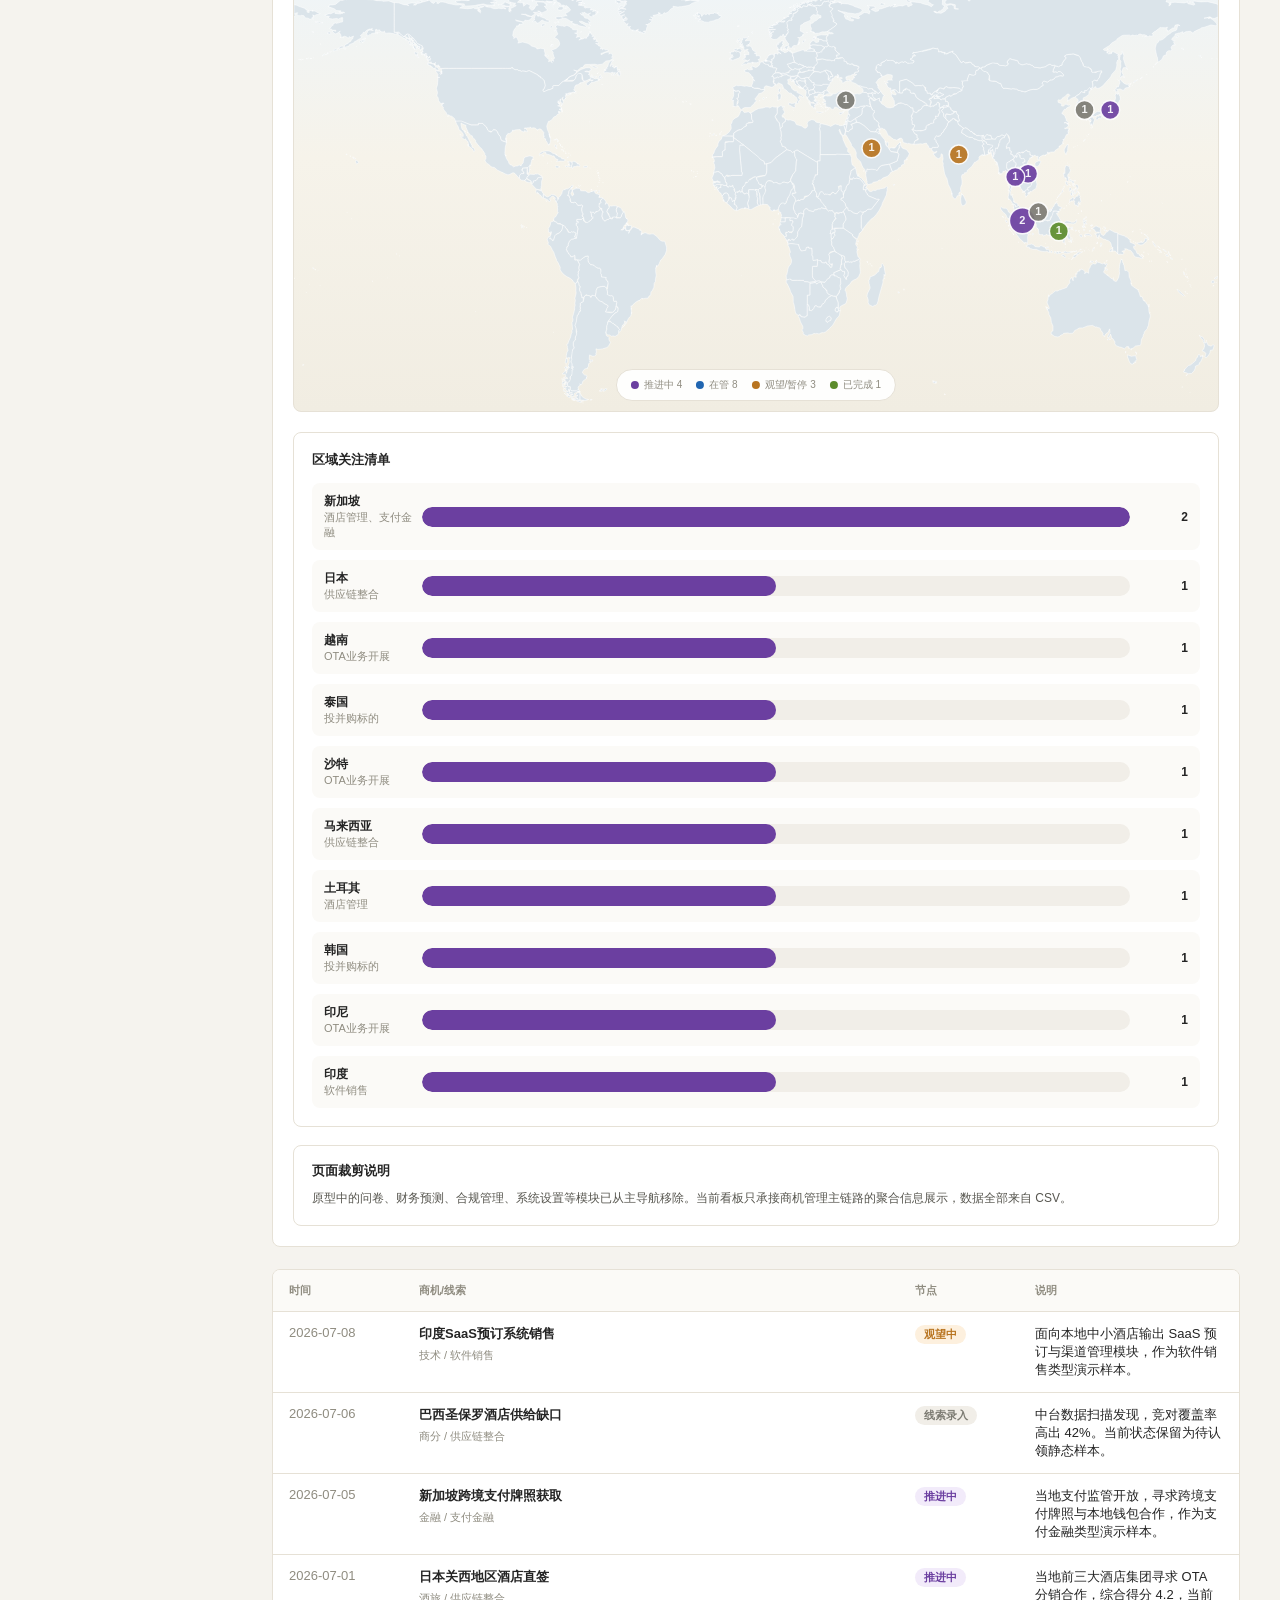
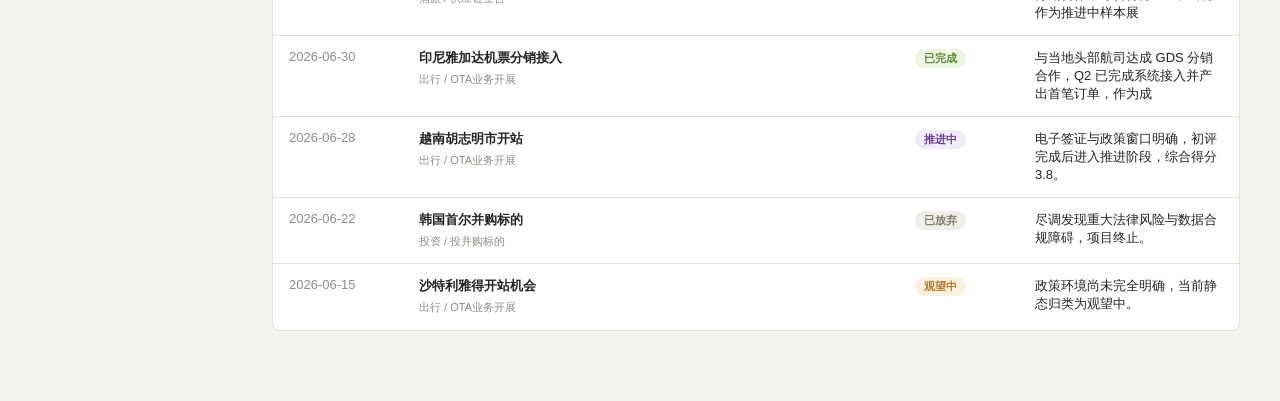
==== commit 22b1e215: "地图渲染逻辑优化" ====
--- a/index.html
+++ b/index.html
@@ -4,7 +4,7 @@
   <meta charset="UTF-8">
   <meta name="viewport" content="width=device-width, initial-scale=1.0">
   <title>OOMS | 商机看板</title>
-  <link rel="stylesheet" href="assets/styles.css?v=20260723d">
+  <link rel="stylesheet" href="assets/styles.css?v=20260723h">
 </head>
 <body>
   <div class="app-shell" data-shell="main">
@@ -48,6 +48,6 @@
       </section>
     </main>
   </div>
-  <script src="assets/sidebar.js?v=20260723d" defer></script>
+  <script src="assets/sidebar.js?v=20260723h" defer></script>
 </body>
 </html>
--- a/assets/styles.css
+++ b/assets/styles.css
@@ -542,12 +542,40 @@
 
 .map-panel {
   position: relative;
-  min-height: 330px;
-  padding: 22px;
+  align-self: start;
+  aspect-ratio: 2 / 1;
+  min-height: 320px;
+  padding: 0;
   border-radius: 8px;
-  background: linear-gradient(180deg, #ebf4fa 0%, #f8f4ec 45%, #f3efe4 100%);
+  background: linear-gradient(180deg, #eef5fa 0%, #f6f3ea 45%, #f1ede2 100%);
   border: 1px solid var(--border);
   overflow: hidden;
+}
+
+/* 真实世界地图底图：等距圆柱投影，铺满面板并与气泡经纬度换算对齐 */
+.map-bg {
+  position: absolute;
+  inset: 0;
+  width: 100%;
+  height: 100%;
+  z-index: 0;
+  pointer-events: none;
+}
+
+/* ECharts 世界地图容器，铺满地图面板 */
+.map-chart {
+  position: absolute;
+  inset: 0;
+  width: 100%;
+  height: 100%;
+  z-index: 0;
+}
+
+.map-bg path {
+  fill: rgba(120, 142, 162, 0.26);
+  stroke: rgba(120, 142, 162, 0.55);
+  stroke-width: 0.3;
+  vector-effect: non-scaling-stroke;
 }
 
 .map-region {
@@ -559,6 +587,8 @@
 .map-bubble {
   position: absolute;
   text-align: center;
+  transform: translate(-50%, -50%);
+  z-index: 1;
 }
 
 .bubble-dot {
@@ -603,6 +633,7 @@
   position: absolute;
   left: 50%;
   bottom: 10px;
+  z-index: 2;
   transform: translateX(-50%);
   display: flex;
   flex-wrap: wrap;
@@ -643,6 +674,13 @@
   padding: 10px 12px;
   background: var(--surface-subtle);
   border-radius: 8px;
+  cursor: pointer;
+  transition: background .15s, box-shadow .15s;
+}
+
+.map-list-item.hl {
+  background: rgba(33, 102, 177, .12);
+  box-shadow: inset 3px 0 0 var(--blue);
 }
 
 .map-list-name {
@@ -660,6 +698,12 @@
   font-size: 12px;
   font-weight: 600;
 }
+
+/* 地图气泡 tooltip 商机明细 */
+.tt-title { font-weight: 600; margin-bottom: 6px; font-size: 12px; }
+.tt-row { display: flex; justify-content: space-between; gap: 16px; line-height: 1.7; }
+.tt-name { max-width: 200px; overflow: hidden; text-overflow: ellipsis; white-space: nowrap; }
+.tt-meta { color: #c9d2da; font-size: 11px; white-space: nowrap; }
 
 .table-card {
   overflow-x: auto;
@@ -1185,17 +1229,35 @@
   color: var(--text-muted);
 }
 
+.travel-filter-card,
 .travel-map-card {
   background: var(--surface);
   border: 1px solid var(--border);
   border-radius: 8px;
 }
 
+.travel-filter-card {
+  padding: 10px 14px;
+}
+
+.travel-filter-card .section-head {
+  margin-bottom: 8px;
+  gap: 12px;
+}
+
+.travel-filter-grid {
+  display: grid;
+  grid-template-columns: repeat(2, minmax(220px, 280px));
+  gap: 8px 12px;
+  justify-content: start;
+  align-items: center;
+}
+
 .travel-filter-field {
   display: grid;
-  grid-template-columns: max-content minmax(132px, 168px);
-  align-items: center;
-  gap: 6px;
+  grid-template-columns: 82px minmax(0, 1fr);
+  align-items: center;
+  gap: 8px;
   min-width: 0;
 }
 
@@ -1208,8 +1270,8 @@
 
 .travel-select {
   width: 100%;
-  min-height: 30px;
-  padding: 0 8px;
+  min-height: 32px;
+  padding: 0 10px;
   border: 1px solid var(--border);
   border-radius: 6px;
   background: var(--surface-subtle);
@@ -1224,8 +1286,8 @@
 }
 
 .travel-reset-btn {
-  min-height: 30px;
-  padding: 0 12px;
+  min-height: 28px;
+  padding: 0 10px;
   border: 1px solid #dbc9f0;
   border-radius: 6px;
   background: var(--purple-light);
@@ -1240,28 +1302,7 @@
 }
 
 .travel-map-card {
-  padding: 14px 14px 16px;
-}
-
-.travel-map-toolbar {
-  margin-bottom: 10px;
-  gap: 12px;
-  flex-wrap: wrap;
-}
-
-.travel-map-toolbar .section-title {
-  flex: 0 0 auto;
-  line-height: 1.2;
-}
-
-.travel-map-toolbar-actions {
-  margin-left: auto;
-  min-width: 0;
-  display: flex;
-  align-items: center;
-  justify-content: flex-end;
-  flex-wrap: wrap;
-  gap: 8px 10px;
+  padding: 18px;
 }
 
 .travel-map-shell {
@@ -1502,6 +1543,10 @@
     grid-template-columns: 1fr;
   }
 
+  .travel-filter-grid {
+    grid-template-columns: repeat(2, minmax(0, 1fr));
+  }
+
   .travel-map-shell {
     grid-template-columns: minmax(0, 1.7fr) minmax(300px, 1fr);
   }
@@ -1593,6 +1638,7 @@
     grid-template-columns: 1fr;
   }
 
+  .travel-filter-grid,
   .travel-hover-stats {
     grid-template-columns: 1fr;
   }
@@ -1601,16 +1647,6 @@
     grid-template-columns: 1fr;
     align-items: stretch;
     gap: 6px;
-  }
-
-  .travel-map-toolbar {
-    align-items: flex-start;
-  }
-
-  .travel-map-toolbar-actions {
-    margin-left: 0;
-    width: 100%;
-    justify-content: flex-start;
   }
 
   .travel-map-shell {
@@ -1670,11 +1706,13 @@
     padding: 20px 14px 32px;
   }
 
+  .travel-filter-card,
   .travel-map-card,
   .info-panel {
     padding: 16px;
   }
 
+  .travel-filter-grid,
   .travel-hover-stats {
     grid-template-columns: 1fr;
   }
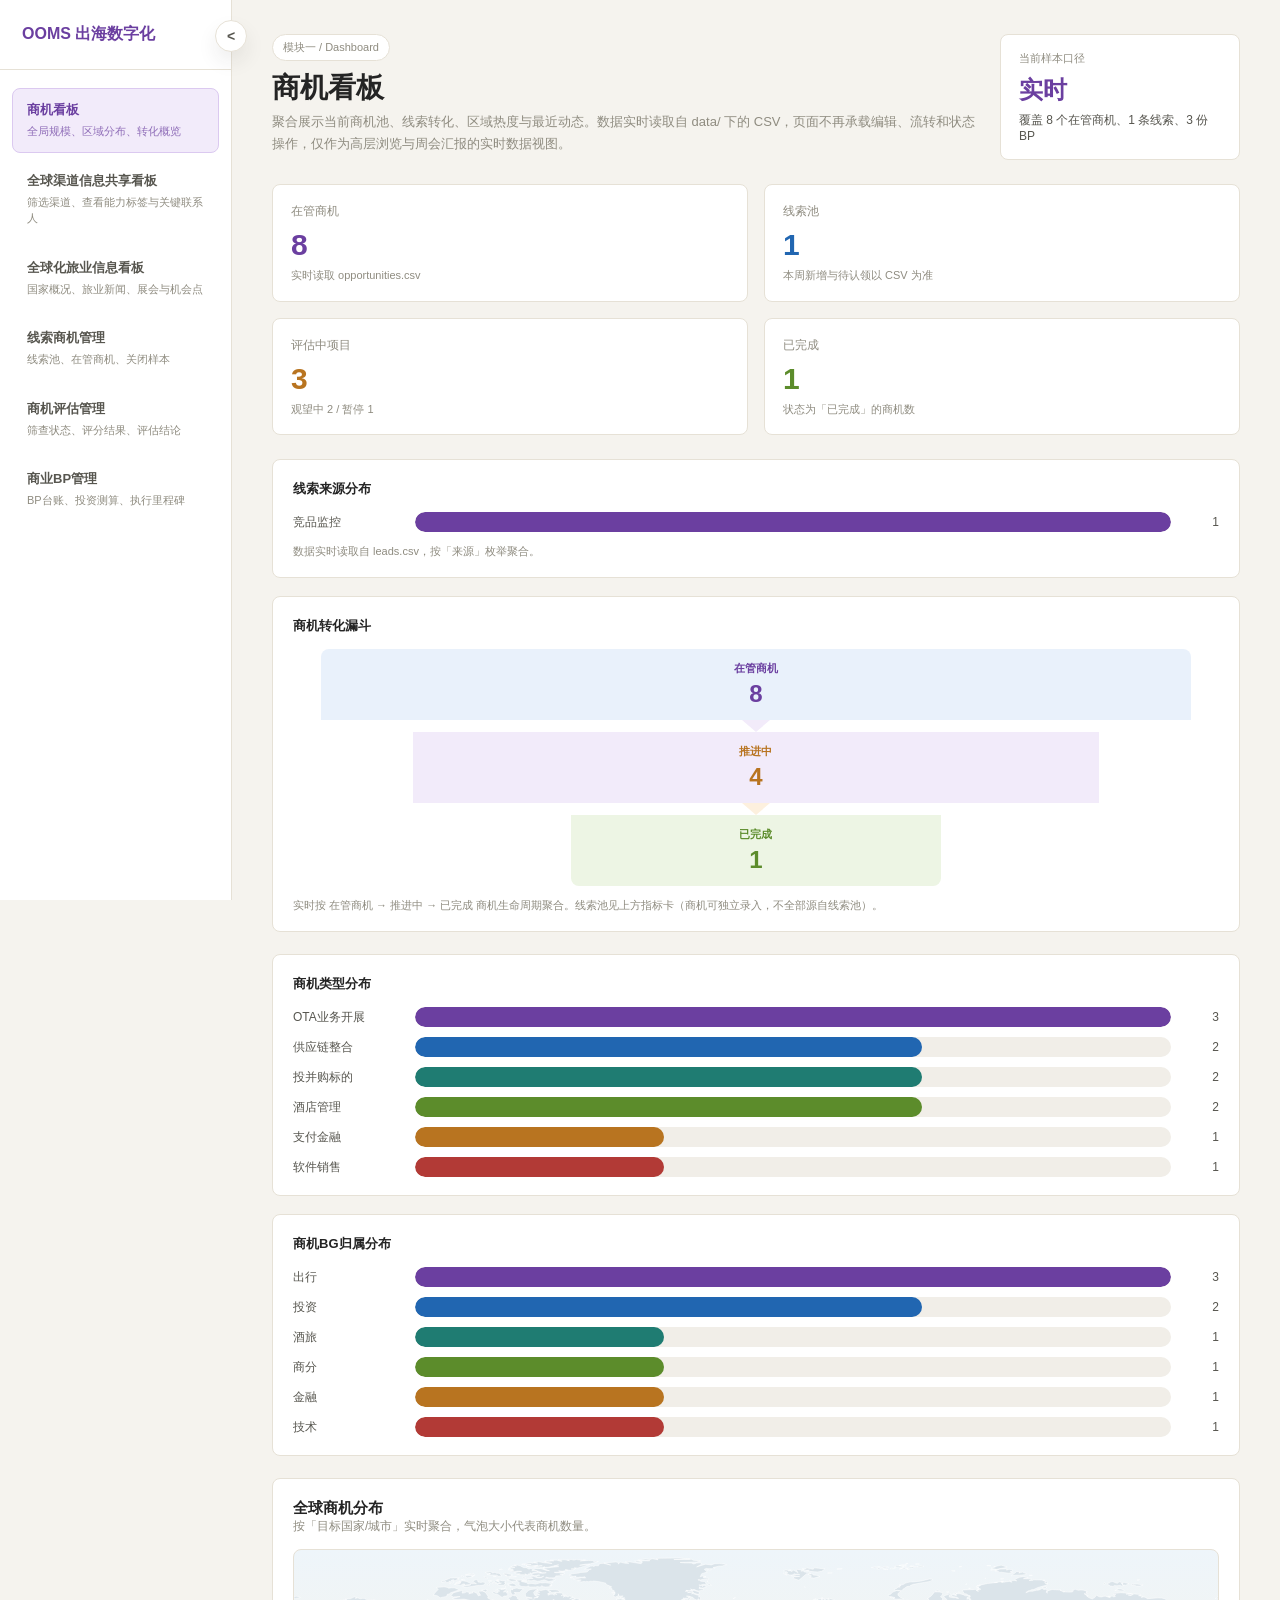
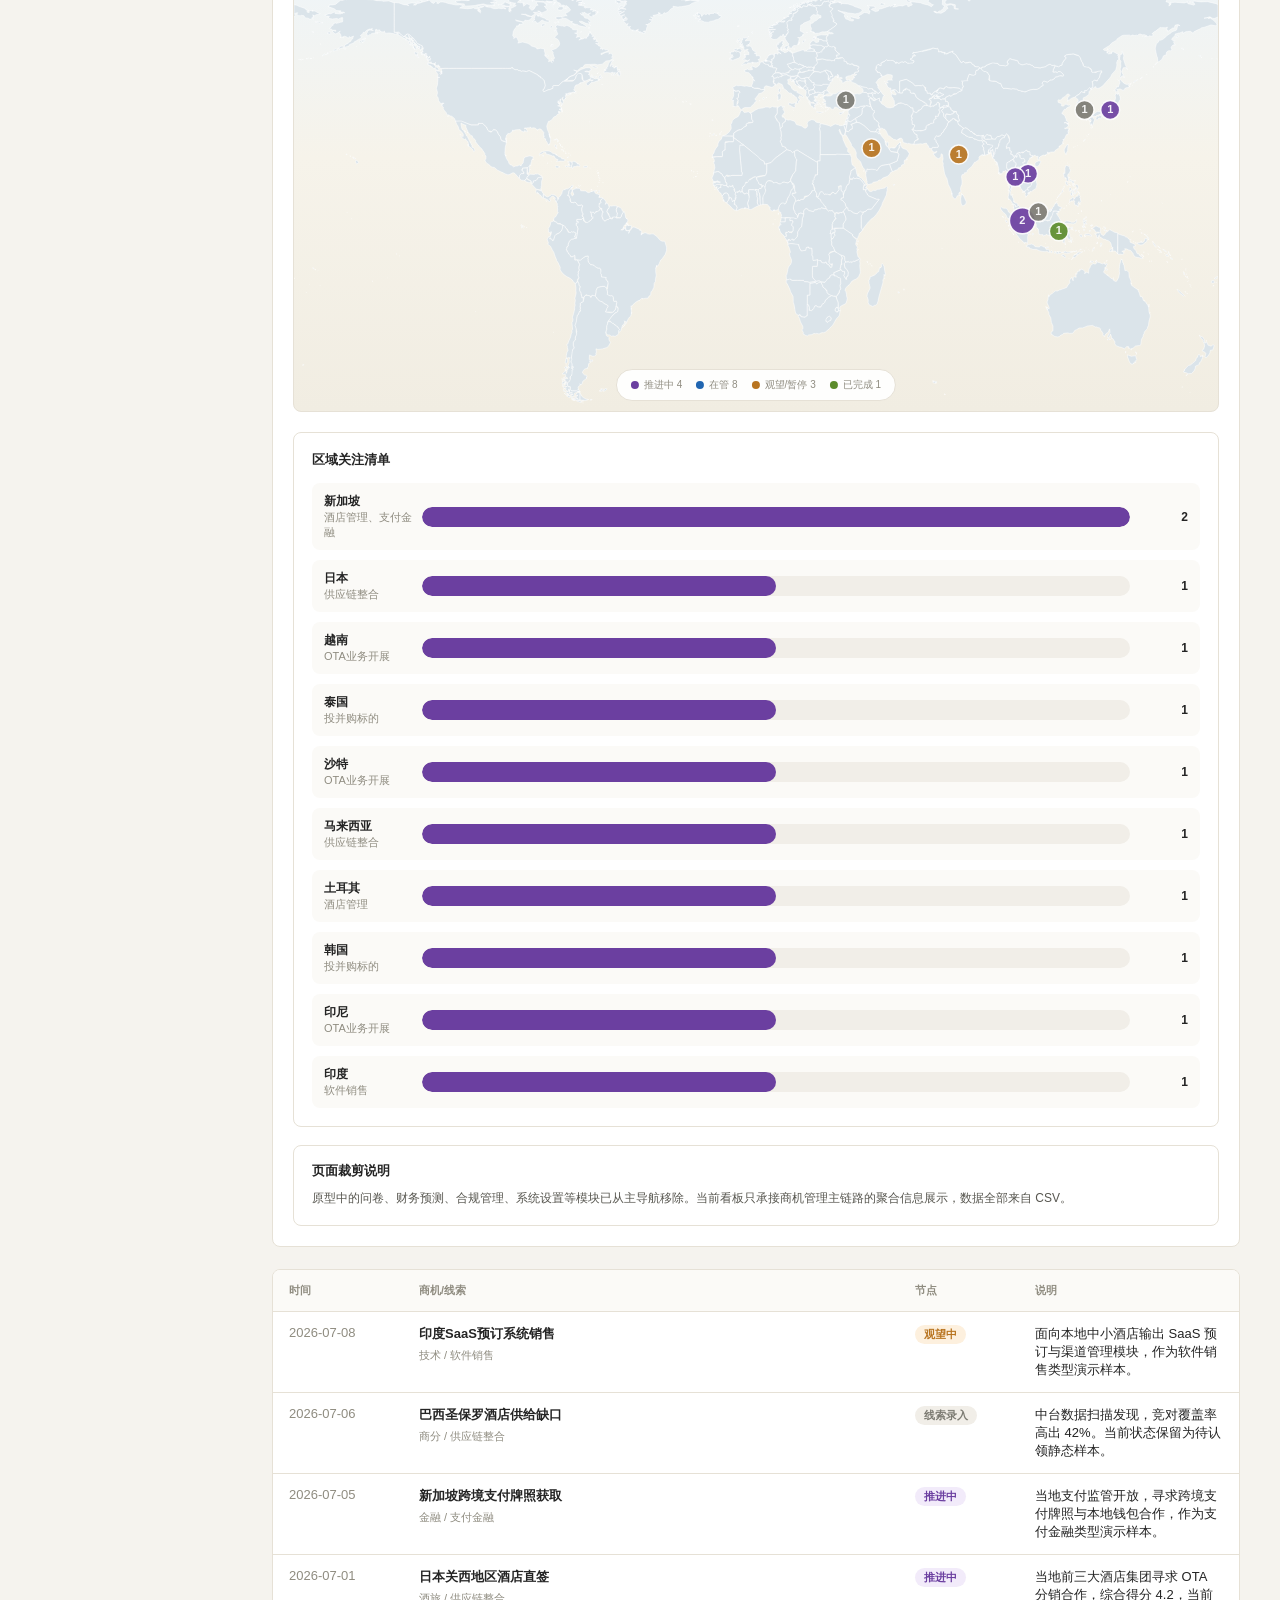
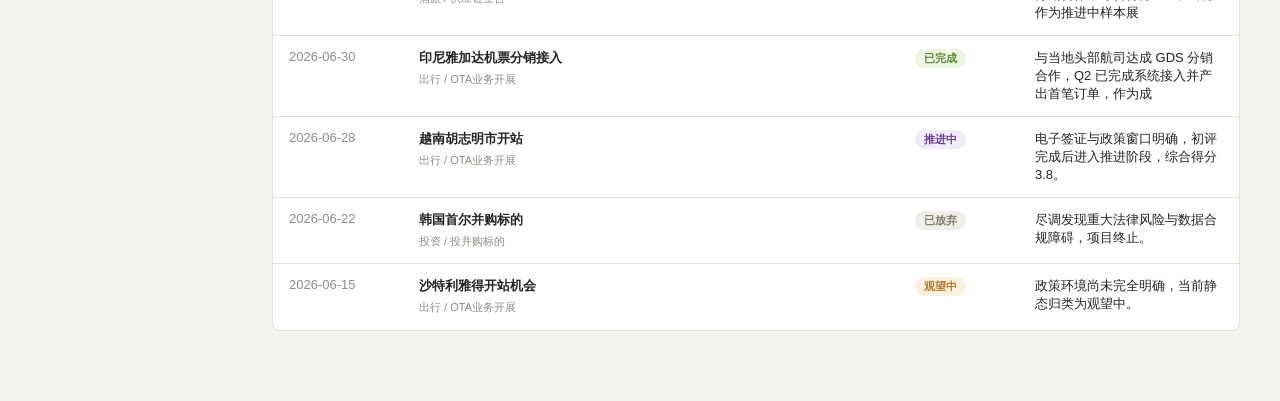
==== commit 0a74df7b: "新增全球化渠道信息看板" ====
--- a/index.html
+++ b/index.html
@@ -4,7 +4,7 @@
   <meta charset="UTF-8">
   <meta name="viewport" content="width=device-width, initial-scale=1.0">
   <title>OOMS | 商机看板</title>
-  <link rel="stylesheet" href="assets/styles.css?v=20260723h">
+  <link rel="stylesheet" href="assets/styles.css?v=20260723l">
 </head>
 <body>
   <div class="app-shell" data-shell="main">
@@ -16,6 +16,10 @@
         <a class="nav-item" data-route="dashboard" href="?page=dashboard">
           <span class="nav-title">商机看板</span>
           <span class="nav-desc">全局规模、区域分布、转化概览</span>
+        </a>
+        <a class="nav-item" data-route="channels" href="?page=channels">
+          <span class="nav-title">全球渠道信息共享看板</span>
+          <span class="nav-desc">筛选渠道、查看能力标签与关键联系人</span>
         </a>
         <a class="nav-item" data-route="travel" href="?page=travel">
           <span class="nav-title">全球化旅业信息看板</span>
@@ -48,6 +52,6 @@
       </section>
     </main>
   </div>
-  <script src="assets/sidebar.js?v=20260723h" defer></script>
+  <script src="assets/sidebar.js?v=20260723l" defer></script>
 </body>
 </html>
--- a/assets/styles.css
+++ b/assets/styles.css
@@ -1229,35 +1229,17 @@
   color: var(--text-muted);
 }
 
-.travel-filter-card,
 .travel-map-card {
   background: var(--surface);
   border: 1px solid var(--border);
   border-radius: 8px;
 }
 
-.travel-filter-card {
-  padding: 10px 14px;
-}
-
-.travel-filter-card .section-head {
-  margin-bottom: 8px;
-  gap: 12px;
-}
-
-.travel-filter-grid {
-  display: grid;
-  grid-template-columns: repeat(2, minmax(220px, 280px));
-  gap: 8px 12px;
-  justify-content: start;
+.travel-filter-field {
+  display: grid;
+  grid-template-columns: max-content minmax(132px, 168px);
   align-items: center;
-}
-
-.travel-filter-field {
-  display: grid;
-  grid-template-columns: 82px minmax(0, 1fr);
-  align-items: center;
-  gap: 8px;
+  gap: 6px;
   min-width: 0;
 }
 
@@ -1270,8 +1252,8 @@
 
 .travel-select {
   width: 100%;
-  min-height: 32px;
-  padding: 0 10px;
+  min-height: 30px;
+  padding: 0 8px;
   border: 1px solid var(--border);
   border-radius: 6px;
   background: var(--surface-subtle);
@@ -1286,8 +1268,8 @@
 }
 
 .travel-reset-btn {
-  min-height: 28px;
-  padding: 0 10px;
+  min-height: 30px;
+  padding: 0 12px;
   border: 1px solid #dbc9f0;
   border-radius: 6px;
   background: var(--purple-light);
@@ -1302,7 +1284,28 @@
 }
 
 .travel-map-card {
-  padding: 18px;
+  padding: 14px 14px 16px;
+}
+
+.travel-map-toolbar {
+  margin-bottom: 10px;
+  gap: 12px;
+  flex-wrap: wrap;
+}
+
+.travel-map-toolbar .section-title {
+  flex: 0 0 auto;
+  line-height: 1.2;
+}
+
+.travel-map-toolbar-actions {
+  margin-left: auto;
+  min-width: 0;
+  display: flex;
+  align-items: center;
+  justify-content: flex-end;
+  flex-wrap: wrap;
+  gap: 8px 10px;
 }
 
 .travel-map-shell {
@@ -1387,8 +1390,120 @@
   box-sizing: border-box;
 }
 
+.travel-info-table-state {
+  width: 100%;
+  height: 100%;
+  min-height: 0;
+  display: grid;
+  grid-template-rows: auto minmax(0, 1fr);
+  background: rgba(255, 255, 255, 0.96);
+}
+
+.travel-info-table-head {
+  display: grid;
+  gap: 6px;
+  padding: 14px 16px 12px;
+  border-bottom: 1px solid var(--border);
+}
+
+.travel-info-table-scroll {
+  min-width: 0;
+  min-height: 0;
+  overflow: auto;
+  background: rgba(255, 255, 255, 0.96);
+}
+
+.travel-country-table {
+  width: max-content;
+  min-width: 100%;
+  border-collapse: separate;
+  border-spacing: 0;
+}
+
+.travel-country-table th,
+.travel-country-table td {
+  min-width: 132px;
+  padding: 11px 12px;
+  white-space: nowrap;
+  border-bottom: 1px solid var(--border);
+  background: rgba(255, 255, 255, 0.98);
+}
+
+.travel-country-table th {
+  position: sticky;
+  top: 0;
+  z-index: 3;
+  padding: 0;
+  background: rgba(251, 250, 247, 0.98);
+}
+
+.travel-country-table-sort {
+  width: 100%;
+  display: flex;
+  align-items: center;
+  justify-content: space-between;
+  gap: 8px;
+  padding: 11px 12px;
+  border: 0;
+  background: transparent;
+  color: var(--text-muted);
+  font-size: 11px;
+  font-weight: 600;
+  text-align: left;
+  cursor: pointer;
+}
+
+.travel-country-table-sort:hover,
+.travel-country-table-sort.active {
+  color: var(--purple);
+}
+
+.travel-country-table-sort-indicator {
+  flex: 0 0 auto;
+  font-size: 11px;
+}
+
+.travel-country-table-row {
+  cursor: pointer;
+}
+
+.travel-country-table-row:hover td,
+.travel-country-table-row:focus td {
+  background: #f8f3fc;
+}
+
+.travel-country-table-row:focus {
+  outline: none;
+}
+
+.travel-country-table-cell {
+  font-size: 12px;
+  color: var(--text);
+}
+
+.travel-country-table-country {
+  font-weight: 600;
+  color: var(--purple);
+}
+
+.travel-country-table-sticky {
+  position: sticky;
+  left: 0;
+  z-index: 2;
+}
+
+.travel-country-table th.travel-country-table-sticky {
+  z-index: 4;
+}
+
+.travel-country-table-empty {
+  min-width: 100%;
+  text-align: center;
+  color: var(--text-muted);
+}
+
 .travel-info-empty-kicker {
-  font-size: 11px;
+  font-size: 10px;
   font-weight: 600;
   color: var(--purple);
 }
@@ -1401,9 +1516,9 @@
 }
 
 .travel-info-empty-copy {
-  font-size: 12px;
+  font-size: 11px;
   color: var(--text-sub);
-  line-height: 1.7;
+  line-height: 1.6;
 }
 
 .travel-hover-head {
@@ -1434,7 +1549,7 @@
 
 .travel-hover-stats {
   display: grid;
-  grid-template-columns: repeat(3, minmax(0, 1fr));
+  grid-template-columns: repeat(auto-fit, minmax(108px, 1fr));
   gap: 10px;
 }
 
@@ -1470,6 +1585,35 @@
   gap: 8px;
 }
 
+.travel-hover-data-grid {
+  display: grid;
+  grid-template-columns: repeat(2, minmax(0, 1fr));
+  gap: 10px;
+}
+
+.travel-hover-data-card {
+  min-width: 0;
+  padding: 10px;
+  border: 1px solid var(--border);
+  border-radius: 8px;
+  background: rgba(237, 244, 251, 0.8);
+}
+
+.travel-hover-data-label {
+  font-size: 10px;
+  color: var(--text-muted);
+  line-height: 1.5;
+}
+
+.travel-hover-data-value {
+  margin-top: 4px;
+  font-size: 13px;
+  font-weight: 600;
+  line-height: 1.5;
+  color: var(--text);
+  word-break: break-word;
+}
+
 .travel-hover-section-title {
   font-size: 11px;
   font-weight: 600;
@@ -1522,6 +1666,466 @@
 .travel-hover-record-key {
   color: var(--text);
   font-weight: 600;
+}
+
+.channel-filters-card {
+  padding: 18px;
+}
+
+.channel-preset-row {
+  display: flex;
+  flex-wrap: wrap;
+  gap: 8px;
+  margin-bottom: 14px;
+}
+
+.channel-preset-btn,
+.channel-reset-btn {
+  min-height: 32px;
+  padding: 0 12px;
+  border-radius: 6px;
+  border: 1px solid var(--border);
+  background: var(--surface);
+  color: var(--text-sub);
+  font-size: 11px;
+  font-weight: 600;
+  cursor: pointer;
+  transition: background 0.15s ease, border-color 0.15s ease, color 0.15s ease;
+}
+
+.channel-preset-btn:hover,
+.channel-reset-btn:hover {
+  background: var(--surface-subtle);
+  border-color: #d9d3c6;
+  color: var(--text);
+}
+
+.channel-preset-btn.active {
+  background: var(--purple-light);
+  border-color: #dbc9f0;
+  color: var(--purple);
+}
+
+.channel-reset-btn {
+  background: var(--purple-light);
+  border-color: #dbc9f0;
+  color: var(--purple);
+}
+
+.channel-filter-grid {
+  display: grid;
+  grid-template-columns: repeat(4, minmax(0, 1fr));
+  gap: 12px 14px;
+  align-items: end;
+}
+
+.channel-filter-field {
+  display: grid;
+  gap: 6px;
+  min-width: 0;
+}
+
+.channel-filter-label {
+  font-size: 11px;
+  font-weight: 600;
+  color: var(--text-muted);
+}
+
+.channel-search-input,
+.channel-select {
+  width: 100%;
+  min-height: 34px;
+  padding: 0 10px;
+  border: 1px solid var(--border);
+  border-radius: 6px;
+  background: var(--surface-subtle);
+  color: var(--text);
+  font-size: 12px;
+  outline: none;
+}
+
+.channel-search-input::placeholder {
+  color: #a5a190;
+}
+
+.channel-search-input:focus,
+.channel-select:focus {
+  border-color: #cdb7e9;
+  box-shadow: 0 0 0 3px rgba(107, 63, 160, 0.1);
+}
+
+.channel-filter-actions {
+  display: flex;
+  align-items: center;
+  gap: 10px;
+  flex-wrap: wrap;
+}
+
+.channel-filter-hint {
+  font-size: 11px;
+  color: var(--text-muted);
+  line-height: 1.6;
+}
+
+.channel-layout {
+  display: block;
+}
+
+.channel-list-card {
+  overflow: hidden;
+}
+
+.channel-list-head {
+  display: flex;
+  align-items: flex-start;
+  justify-content: space-between;
+  gap: 16px;
+  padding: 16px 18px 14px;
+  border-bottom: 1px solid var(--border);
+}
+
+.channel-list-title {
+  font-size: 14px;
+  font-weight: 600;
+  margin-bottom: 4px;
+}
+
+.channel-list-sub {
+  font-size: 12px;
+  color: var(--text-muted);
+  line-height: 1.6;
+}
+
+.channel-count-badge {
+  display: inline-flex;
+  align-items: center;
+  justify-content: center;
+  min-width: 76px;
+  min-height: 32px;
+  padding: 0 12px;
+  border-radius: 999px;
+  background: var(--purple-light);
+  color: var(--purple);
+  border: 1px solid #dbc9f0;
+  font-size: 12px;
+  font-weight: 600;
+}
+
+.channel-list-scroll {
+  overflow: auto;
+}
+
+.channel-table {
+  width: max-content;
+  min-width: 100%;
+  border-collapse: separate;
+  border-spacing: 0;
+}
+
+.channel-table th,
+.channel-table td {
+  min-width: 200px;
+  padding: 13px 14px;
+  border-bottom: 1px solid var(--border);
+  vertical-align: top;
+  background: rgba(255, 255, 255, 0.98);
+}
+
+.channel-table th {
+  position: sticky;
+  top: 0;
+  z-index: 3;
+  background: rgba(251, 250, 247, 0.98);
+}
+
+.channel-table th.channel-table-sticky,
+.channel-table td.channel-table-sticky {
+  position: sticky;
+  left: 0;
+}
+
+.channel-table th.channel-table-sticky {
+  z-index: 4;
+}
+
+.channel-table td.channel-table-sticky {
+  z-index: 2;
+}
+
+.channel-table-row {
+  cursor: pointer;
+  outline: none;
+}
+
+.channel-table-row:hover td,
+.channel-table-row:focus td {
+  background: #fcf8ff;
+}
+
+.channel-table-row.is-selected td {
+  background: #f6eefc;
+}
+
+.channel-cell-stack {
+  display: grid;
+  gap: 10px;
+  min-width: 0;
+}
+
+.channel-name {
+  font-size: 14px;
+  font-weight: 600;
+  color: var(--purple);
+  line-height: 1.4;
+}
+
+.channel-id {
+  font-size: 11px;
+  color: var(--text-muted);
+}
+
+.channel-copy {
+  font-size: 12px;
+  color: var(--text-sub);
+  line-height: 1.7;
+}
+
+.channel-fact-group {
+  display: grid;
+  gap: 6px;
+}
+
+.channel-fact-label {
+  font-size: 10px;
+  font-weight: 600;
+  color: var(--text-muted);
+  text-transform: uppercase;
+}
+
+.channel-mini-contact-list {
+  display: grid;
+  gap: 8px;
+}
+
+.channel-mini-contact {
+  padding: 10px;
+  border: 1px solid var(--border);
+  border-radius: 8px;
+  background: var(--surface-subtle);
+  display: grid;
+  gap: 6px;
+}
+
+.channel-mini-contact-head,
+.channel-detail-contact-head {
+  display: flex;
+  align-items: flex-start;
+  justify-content: space-between;
+  gap: 10px;
+}
+
+.channel-mini-contact-name,
+.channel-detail-contact-name {
+  font-size: 12px;
+  font-weight: 600;
+  line-height: 1.5;
+}
+
+.channel-mini-contact-meta,
+.channel-detail-contact-meta {
+  font-size: 11px;
+  color: var(--text-muted);
+  line-height: 1.6;
+}
+
+.channel-mini-contact-copy,
+.channel-detail-contact-copy {
+  font-size: 12px;
+  color: var(--text-sub);
+  line-height: 1.6;
+}
+
+.channel-link {
+  color: var(--blue);
+}
+
+.channel-link:hover {
+  text-decoration: underline;
+}
+
+.channel-more-note {
+  font-size: 11px;
+  color: var(--text-muted);
+}
+
+.channel-modal {
+  position: fixed;
+  inset: 0;
+  z-index: 48;
+  display: flex;
+  justify-content: flex-end;
+  padding: 18px;
+  background: rgba(34, 28, 20, 0.22);
+}
+
+.channel-modal-panel {
+  width: min(680px, calc(100vw - 36px));
+  height: calc(100vh - 36px);
+  max-height: calc(100vh - 36px);
+  background: var(--surface);
+  border: 1px solid var(--border);
+  border-radius: 10px;
+  box-shadow: 0 24px 60px rgba(36, 28, 16, 0.16);
+  display: grid;
+  grid-template-rows: auto minmax(0, 1fr);
+  overflow: hidden;
+}
+
+.channel-modal-head {
+  display: flex;
+  align-items: flex-start;
+  justify-content: space-between;
+  gap: 16px;
+  padding: 16px 18px;
+  border-bottom: 1px solid var(--border);
+  background: rgba(251, 250, 247, 0.98);
+}
+
+.channel-modal-kicker {
+  font-size: 10px;
+  font-weight: 600;
+  color: var(--text-muted);
+  text-transform: uppercase;
+  letter-spacing: 0.04em;
+  margin-bottom: 4px;
+}
+
+.channel-modal-title {
+  font-size: 16px;
+  font-weight: 600;
+  line-height: 1.4;
+}
+
+.channel-modal-close {
+  min-height: 32px;
+  padding: 0 12px;
+  border: 1px solid var(--border);
+  border-radius: 6px;
+  background: var(--surface-subtle);
+  color: var(--text-sub);
+  font-size: 11px;
+  font-weight: 600;
+  cursor: pointer;
+  transition: background 0.15s ease, border-color 0.15s ease, color 0.15s ease;
+}
+
+.channel-modal-close:hover {
+  background: var(--purple-light);
+  border-color: #dbc9f0;
+  color: var(--purple);
+}
+
+.channel-modal-body {
+  overflow: auto;
+  padding: 18px;
+}
+
+.channel-detail-card {
+  display: grid;
+  gap: 16px;
+}
+
+.channel-detail-head {
+  display: grid;
+  gap: 8px;
+}
+
+.channel-detail-name {
+  font-size: 22px;
+  font-weight: 600;
+  line-height: 1.3;
+}
+
+.channel-detail-id {
+  font-size: 12px;
+  color: var(--text-muted);
+}
+
+.channel-detail-copy {
+  font-size: 12px;
+  color: var(--text-sub);
+  line-height: 1.7;
+}
+
+.channel-detail-grid {
+  display: grid;
+  grid-template-columns: repeat(2, minmax(0, 1fr));
+  gap: 12px;
+}
+
+.channel-detail-block {
+  min-width: 0;
+  padding: 12px;
+  border: 1px solid var(--border);
+  border-radius: 8px;
+  background: var(--surface-subtle);
+  display: grid;
+  gap: 8px;
+}
+
+.channel-detail-block-label {
+  font-size: 10px;
+  font-weight: 600;
+  color: var(--text-muted);
+  text-transform: uppercase;
+}
+
+.channel-detail-block-value {
+  font-size: 12px;
+  color: var(--text);
+  line-height: 1.7;
+}
+
+.channel-detail-section {
+  display: grid;
+  gap: 10px;
+}
+
+.channel-detail-section-title {
+  font-size: 12px;
+  font-weight: 600;
+}
+
+.channel-detail-contact-list {
+  display: grid;
+  gap: 10px;
+}
+
+.channel-detail-contact {
+  padding: 12px;
+  border: 1px solid var(--border);
+  border-radius: 8px;
+  background: var(--surface-subtle);
+  display: grid;
+  gap: 8px;
+}
+
+.channel-contact-actions {
+  display: flex;
+  flex-wrap: wrap;
+  gap: 8px 12px;
+}
+
+.channel-empty {
+  padding: 24px 18px;
+  text-align: center;
+  font-size: 12px;
+  color: var(--text-muted);
+  line-height: 1.7;
+}
+
+.content-page.channel-modal-open {
+  overflow: hidden;
 }
 
 @media (max-width: 1280px) {
@@ -1543,12 +2147,12 @@
     grid-template-columns: 1fr;
   }
 
-  .travel-filter-grid {
-    grid-template-columns: repeat(2, minmax(0, 1fr));
-  }
-
   .travel-map-shell {
     grid-template-columns: minmax(0, 1.7fr) minmax(300px, 1fr);
+  }
+
+  .channel-filter-grid {
+    grid-template-columns: repeat(3, minmax(0, 1fr));
   }
 }
 
@@ -1638,15 +2242,51 @@
     grid-template-columns: 1fr;
   }
 
-  .travel-filter-grid,
   .travel-hover-stats {
     grid-template-columns: 1fr;
+  }
+
+  .travel-hover-data-grid {
+    grid-template-columns: 1fr;
+  }
+
+  .travel-country-table th,
+  .travel-country-table td {
+    min-width: 120px;
   }
 
   .travel-filter-field {
     grid-template-columns: 1fr;
     align-items: stretch;
     gap: 6px;
+  }
+
+  .channel-filter-grid {
+    grid-template-columns: repeat(2, minmax(0, 1fr));
+  }
+
+  .channel-detail-grid {
+    grid-template-columns: 1fr;
+  }
+
+  .channel-modal {
+    padding: 14px;
+  }
+
+  .channel-modal-panel {
+    width: min(640px, calc(100vw - 28px));
+    height: calc(100vh - 28px);
+    max-height: calc(100vh - 28px);
+  }
+
+  .travel-map-toolbar {
+    align-items: flex-start;
+  }
+
+  .travel-map-toolbar-actions {
+    margin-left: 0;
+    width: 100%;
+    justify-content: flex-start;
   }
 
   .travel-map-shell {
@@ -1693,6 +2333,10 @@
   .map-list-item {
     grid-template-columns: 90px minmax(0, 1fr) 34px;
   }
+
+  .channel-list-head {
+    display: grid;
+  }
 }
 
 @media (max-width: 680px) {
@@ -1706,19 +2350,60 @@
     padding: 20px 14px 32px;
   }
 
-  .travel-filter-card,
   .travel-map-card,
   .info-panel {
     padding: 16px;
   }
 
-  .travel-filter-grid,
   .travel-hover-stats {
     grid-template-columns: 1fr;
   }
 
+  .travel-hover-data-grid {
+    grid-template-columns: 1fr;
+  }
+
+  .travel-info-table-head {
+    padding: 12px 14px 10px;
+  }
+
+  .travel-country-table th,
+  .travel-country-table td {
+    min-width: 112px;
+    padding: 10px 10px;
+  }
+
   .travel-filter-field {
     grid-template-columns: 1fr;
+  }
+
+  .channel-filter-grid {
+    grid-template-columns: 1fr;
+  }
+
+  .channel-table th,
+  .channel-table td {
+    min-width: 180px;
+    padding: 11px 10px;
+  }
+
+  .channel-filters-card {
+    padding: 16px;
+  }
+
+  .channel-modal {
+    padding: 8px;
+  }
+
+  .channel-modal-panel {
+    width: calc(100vw - 16px);
+    height: calc(100vh - 16px);
+    max-height: calc(100vh - 16px);
+  }
+
+  .channel-modal-head,
+  .channel-modal-body {
+    padding: 14px;
   }
 
   .travel-map-shell {
